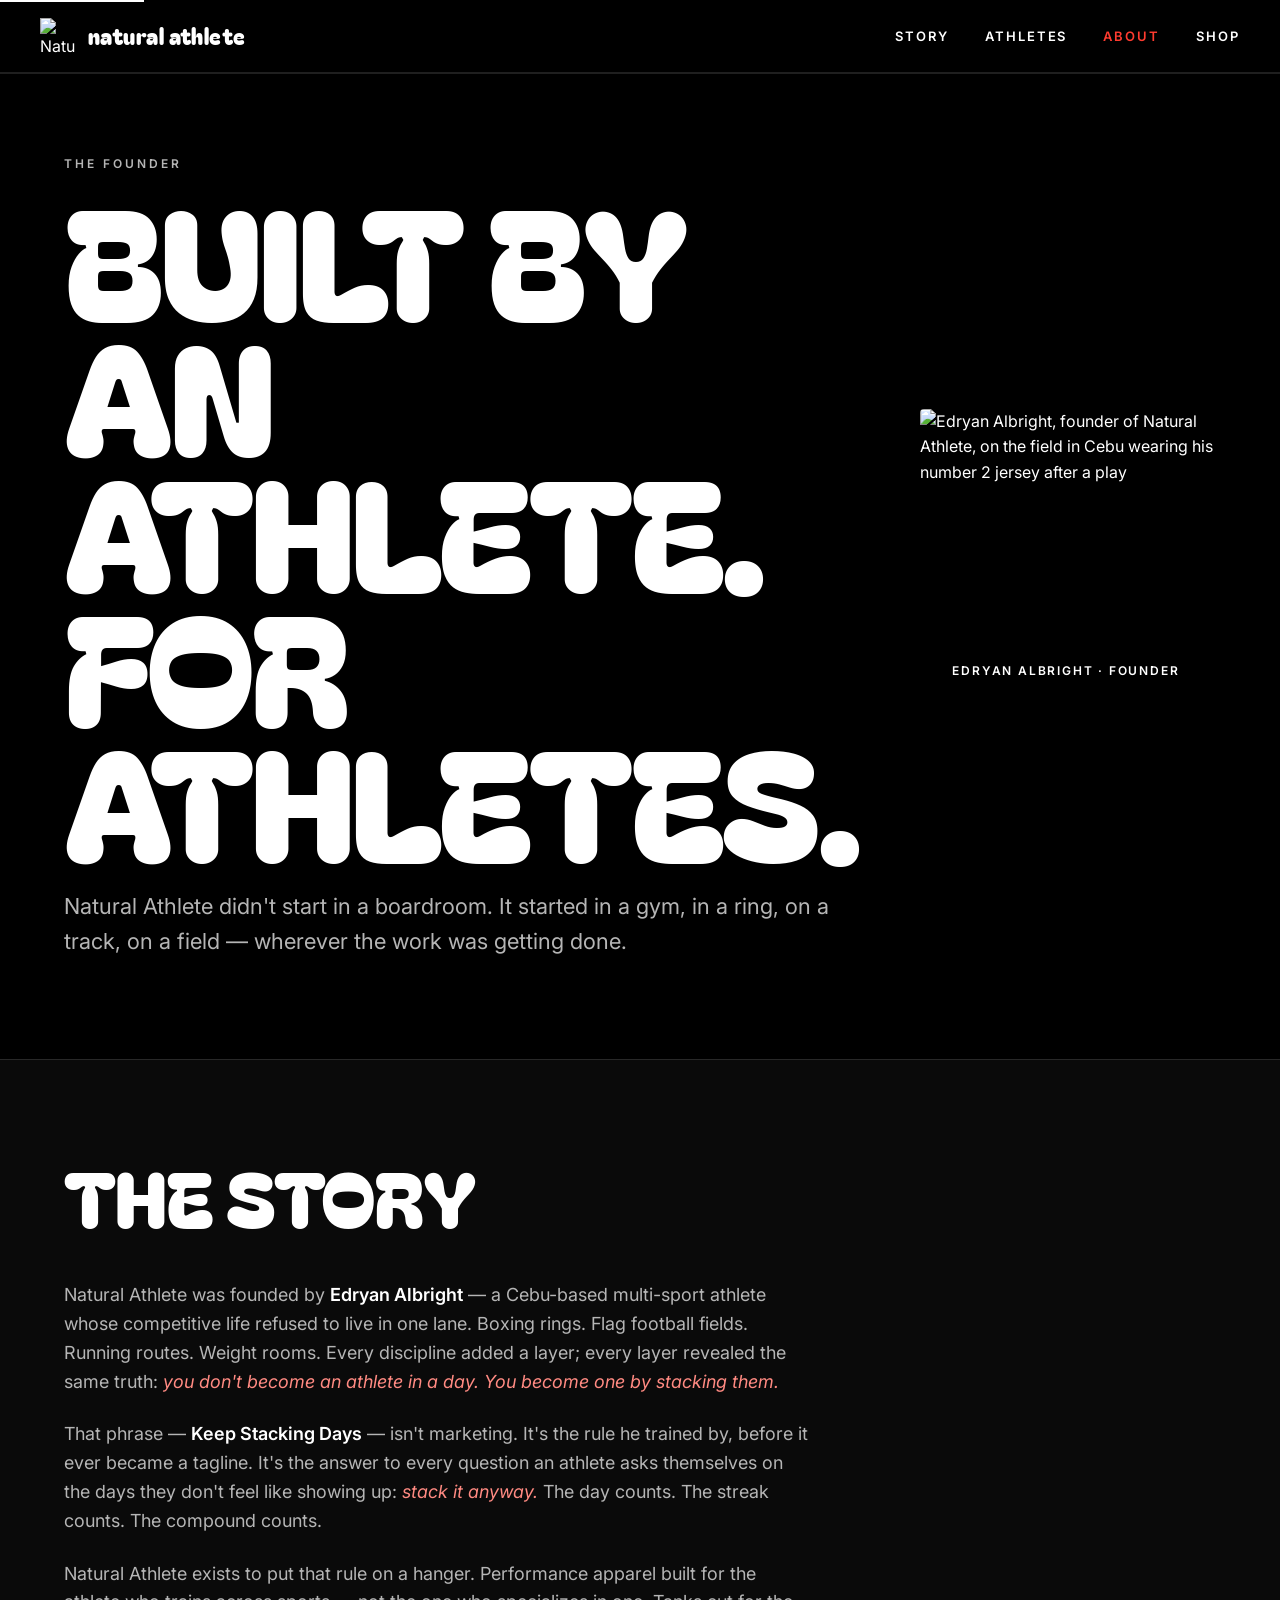
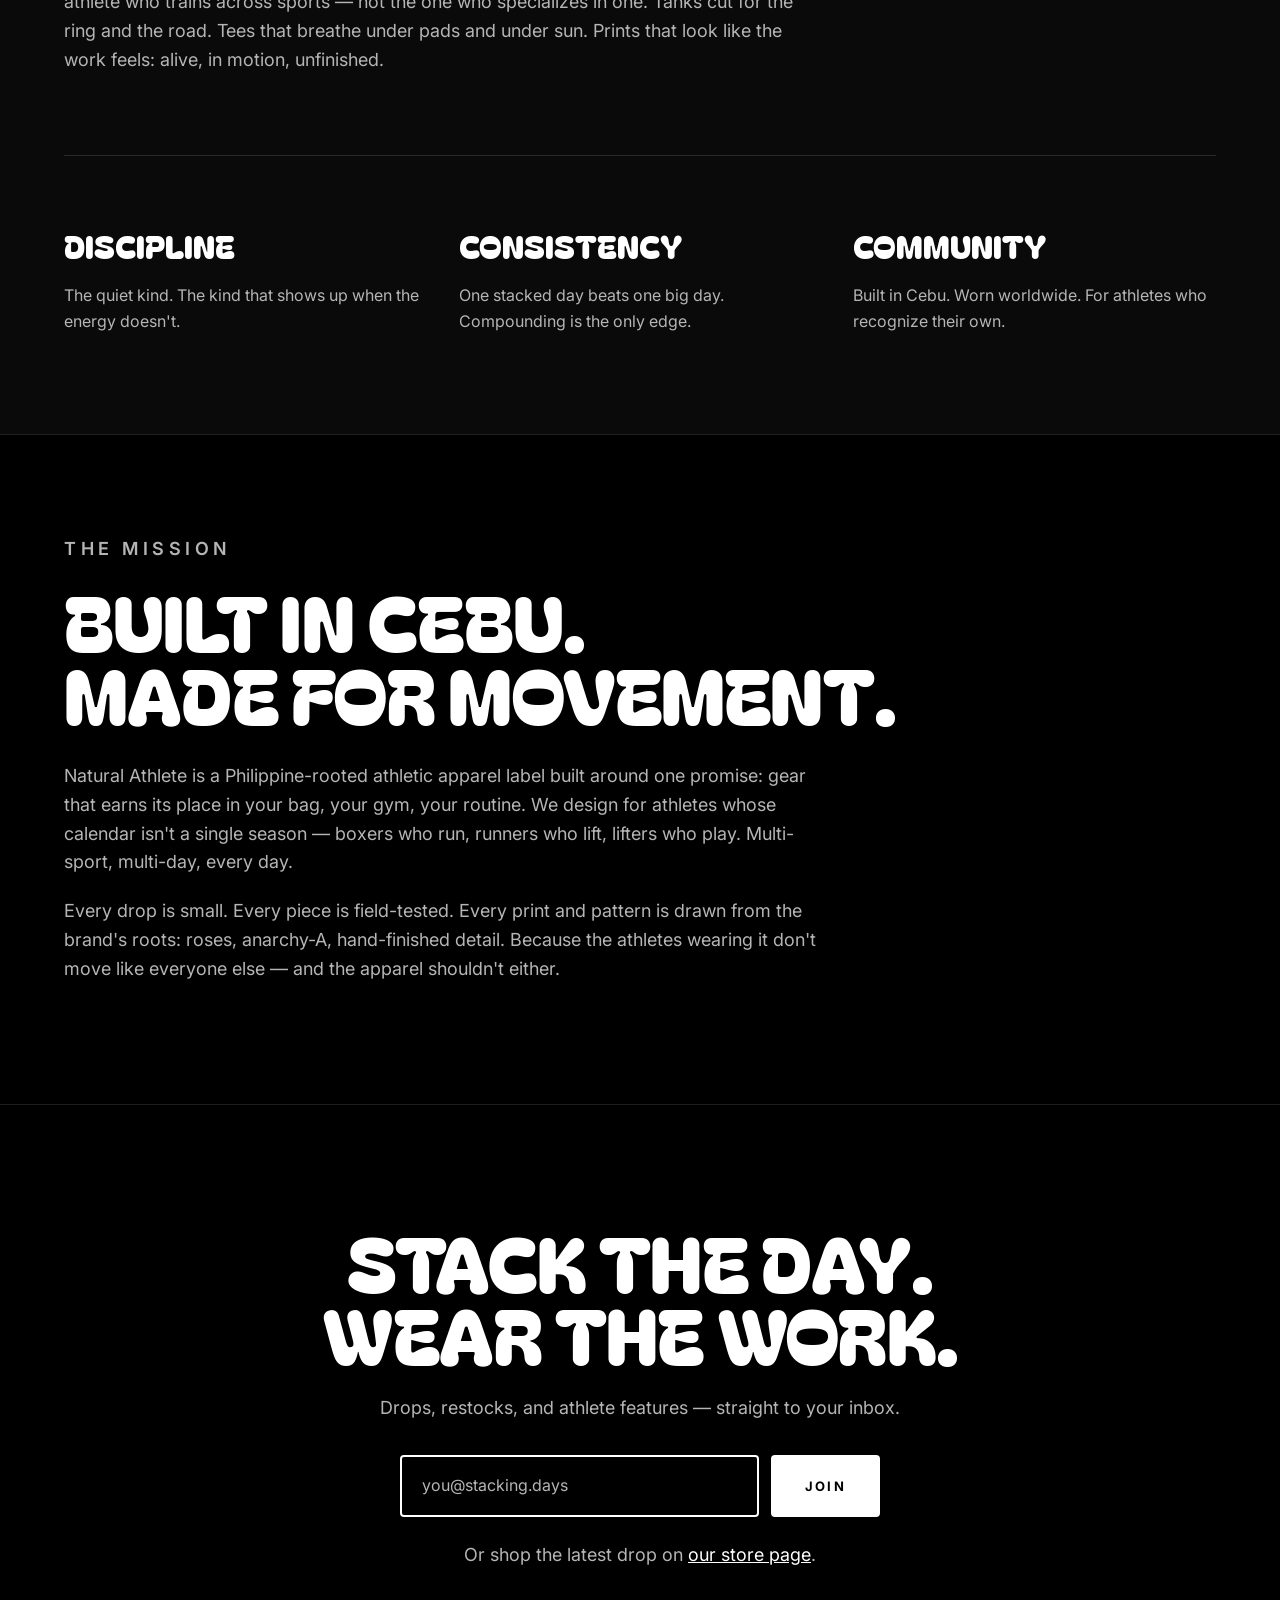
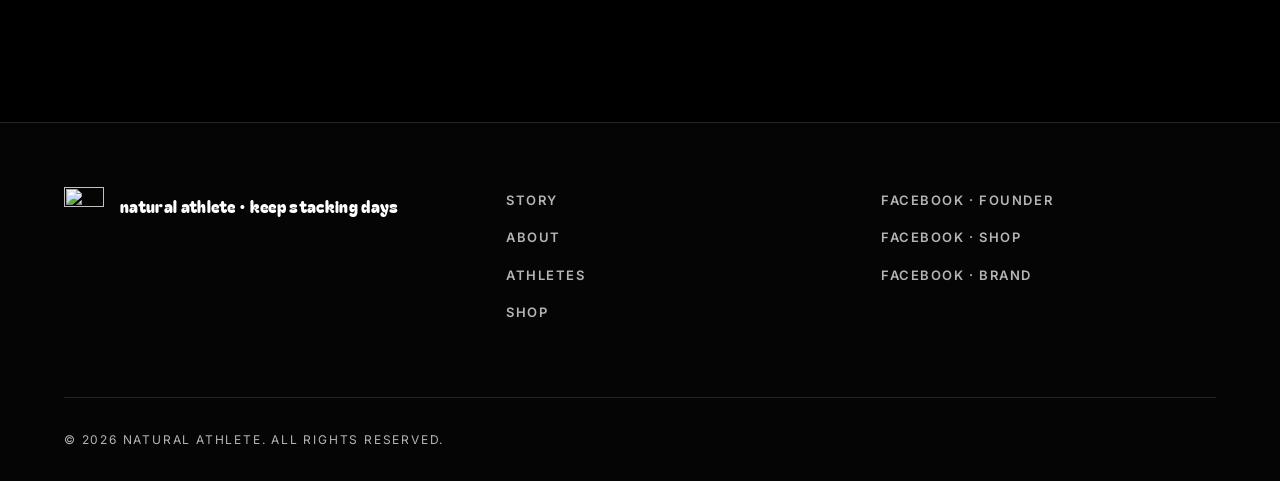
==== about.html @ 3df1a2dc "Initial Natural Athlete site — home, about, brand theme, SEO baseline - index.html: hero, brand stor" ====
<!DOCTYPE html>
<html lang="en">
<head>
  <meta charset="UTF-8" />
  <meta name="viewport" content="width=device-width, initial-scale=1.0" />
  <meta name="theme-color" content="#000000" />

  <title>About | Natural Athlete — The Story Behind Keep Stacking Days</title>
  <meta name="description" content="The story behind Natural Athlete — an athletic apparel brand built in Cebu, Philippines by a multi-sport athlete for athletes who keep stacking days. Discipline, consistency, and movement, stitched into every piece." />
  <meta name="keywords" content="natural athlete about, keep stacking days founder, athletic apparel Cebu, Philippines clothing brand, multi-sport athlete brand, Edryan Albright" />
  <link rel="canonical" href="https://naturalathlete.shop/about.html" />

  <meta property="og:type" content="profile" />
  <meta property="og:site_name" content="Natural Athlete" />
  <meta property="og:title" content="About Natural Athlete — The Story Behind Keep Stacking Days" />
  <meta property="og:description" content="An athletic apparel brand built in the Philippines by a multi-sport athlete for athletes who keep stacking days." />
  <meta property="og:image" content="assets/img/founder.jpg" />
  <meta property="og:url" content="https://naturalathlete.shop/about.html" />

  <meta name="twitter:card" content="summary_large_image" />
  <meta name="twitter:title" content="About Natural Athlete" />
  <meta name="twitter:description" content="The story behind Keep Stacking Days." />
  <meta name="twitter:image" content="assets/img/founder.jpg" />

  <link rel="icon" type="image/png" href="assets/img/logo-a.png" />
  <link rel="apple-touch-icon" href="assets/img/logo-a.png" />

  <link rel="preconnect" href="https://fonts.googleapis.com" />
  <link rel="preconnect" href="https://fonts.gstatic.com" crossorigin />
  <link href="https://fonts.googleapis.com/css2?family=Bagel+Fat+One&family=Bowlby+One+SC&family=Inter:wght@300;400;500;600;700;800&display=swap" rel="stylesheet" />

  <link rel="stylesheet" href="style.css" />

  <script type="application/ld+json">
  {
    "@context": "https://schema.org",
    "@type": "Person",
    "name": "Edryan Albright",
    "jobTitle": "Founder, Natural Athlete",
    "image": "https://naturalathlete.shop/assets/img/founder.jpg",
    "description": "Founder of Natural Athlete — a multi-sport athlete building performance apparel for athletes who keep stacking days.",
    "worksFor": {
      "@type": "Organization",
      "name": "Natural Athlete",
      "url": "https://naturalathlete.shop/"
    },
    "address": {
      "@type": "PostalAddress",
      "addressLocality": "Cebu",
      "addressCountry": "PH"
    },
    "sameAs": [
      "https://www.facebook.com/edryan.albright.5"
    ]
  }
  </script>
  <script type="application/ld+json">
  {
    "@context": "https://schema.org",
    "@type": "AboutPage",
    "url": "https://naturalathlete.shop/about.html",
    "name": "About Natural Athlete",
    "isPartOf": {
      "@type": "WebSite",
      "url": "https://naturalathlete.shop/",
      "name": "Natural Athlete"
    }
  }
  </script>
</head>
<body>

  <a class="skip-link" href="#main">Skip to content</a>

  <header>
    <nav class="nav" aria-label="Primary">
      <div class="container nav-inner">
        <a href="/" class="brand" aria-label="Natural Athlete — Home">
          <img src="assets/img/logo-a.png" alt="Natural Athlete logo" width="36" height="36" />
          <span class="brand-name">natural athlete</span>
        </a>
        <ul class="nav-links">
          <li><a href="index.html#story">Story</a></li>
          <li><a href="index.html#athletes">Athletes</a></li>
          <li><a href="about.html" aria-current="page">About</a></li>
          <li><a href="index.html#shop">Shop</a></li>
        </ul>
        <button class="nav-toggle" aria-label="Toggle menu" aria-expanded="false">
          <span></span><span></span><span></span>
        </button>
      </div>
      <div class="nav-mobile" hidden>
        <a href="index.html#story">Story</a>
        <a href="index.html#athletes">Athletes</a>
        <a href="about.html" aria-current="page">About</a>
        <a href="index.html#shop">Shop</a>
      </div>
    </nav>
  </header>

  <main id="main">

    <section class="about-hero" aria-labelledby="about-heading">
      <div class="container about-hero-inner">
        <div class="about-hero-text">
          <p class="eyebrow">The Founder</p>
          <h1 id="about-heading" class="display">Built by an<br/>athlete.<br/>For athletes.</h1>
          <p class="lede">Natural Athlete didn't start in a boardroom. It started in a gym, in a ring, on a track, on a field — wherever the work was getting done.</p>
        </div>
        <figure class="about-hero-photo">
          <img src="assets/img/founder.jpg" alt="Edryan Albright, founder of Natural Athlete, on the field in Cebu wearing his number 2 jersey after a play" width="900" height="900" loading="eager" />
          <figcaption>Edryan Albright · Founder</figcaption>
        </figure>
      </div>
    </section>

    <section class="bio" aria-labelledby="bio-heading">
      <div class="container bio-inner">
        <h2 id="bio-heading" class="display-md">The story</h2>

        <article class="bio-block">
          <p>Natural Athlete was founded by <strong>Edryan Albright</strong> — a Cebu-based multi-sport athlete whose competitive life refused to live in one lane. Boxing rings. Flag football fields. Running routes. Weight rooms. Every discipline added a layer; every layer revealed the same truth: <em>you don't become an athlete in a day. You become one by stacking them.</em></p>

          <p>That phrase — <strong>Keep Stacking Days</strong> — isn't marketing. It's the rule he trained by, before it ever became a tagline. It's the answer to every question an athlete asks themselves on the days they don't feel like showing up: <em>stack it anyway.</em> The day counts. The streak counts. The compound counts.</p>

          <p>Natural Athlete exists to put that rule on a hanger. Performance apparel built for the athlete who trains across sports — not the one who specializes in one. Tanks cut for the ring and the road. Tees that breathe under pads and under sun. Prints that look like the work feels: alive, in motion, unfinished.</p>

          <!--
            FOUNDER_BIO_PLACEHOLDER
            Add Edryan's personal bio here when ready — a 2-3 sentence paragraph covering:
            - Sports background (boxing, flag football, running, etc.)
            - Cebu / Philippines roots
            - The moment / motivation behind founding Natural Athlete
            - Year founded
            Keep it personal and SEO-friendly (mention "natural athlete", "Cebu", and at least one sport).
          -->
        </article>

        <div class="pillars" role="list">
          <div class="pillar" role="listitem">
            <h3>Discipline</h3>
            <p>The quiet kind. The kind that shows up when the energy doesn't.</p>
          </div>
          <div class="pillar" role="listitem">
            <h3>Consistency</h3>
            <p>One stacked day beats one big day. Compounding is the only edge.</p>
          </div>
          <div class="pillar" role="listitem">
            <h3>Community</h3>
            <p>Built in Cebu. Worn worldwide. For athletes who recognize their own.</p>
          </div>
        </div>
      </div>
    </section>

    <section class="origin" aria-labelledby="origin-heading">
      <div class="container origin-inner">
        <p class="eyebrow">The Mission</p>
        <h2 id="origin-heading" class="display-md">Built in Cebu.<br/>Made for movement.</h2>
        <p>Natural Athlete is a Philippine-rooted athletic apparel label built around one promise: gear that earns its place in your bag, your gym, your routine. We design for athletes whose calendar isn't a single season — boxers who run, runners who lift, lifters who play. Multi-sport, multi-day, every day.</p>
        <p>Every drop is small. Every piece is field-tested. Every print and pattern is drawn from the brand's roots: roses, anarchy-A, hand-finished detail. Because the athletes wearing it don't move like everyone else — and the apparel shouldn't either.</p>
      </div>
    </section>

    <section class="cta" aria-labelledby="about-cta-heading">
      <div class="container cta-inner">
        <h2 id="about-cta-heading" class="display-md">Stack the day.<br/>Wear the work.</h2>
        <p>Drops, restocks, and athlete features — straight to your inbox.</p>
        <form class="signup" action="#" method="post" aria-label="Email signup">
          <label for="email" class="sr-only">Email address</label>
          <input type="email" id="email" name="email" placeholder="you@stacking.days" required />
          <button type="submit" class="btn btn-primary">Join</button>
        </form>
        <p class="cta-foot">Or shop the latest drop on <a href="https://www.facebook.com/profile.php?id=61582698228003" rel="noopener" target="_blank">our store page</a>.</p>
      </div>
    </section>

  </main>

  <footer class="footer">
    <div class="container footer-inner">
      <div class="footer-brand">
        <img src="assets/img/logo-a.png" alt="" width="40" height="40" aria-hidden="true" />
        <p class="footer-tag">natural athlete · keep stacking days</p>
      </div>
      <nav aria-label="Footer">
        <ul class="footer-links">
          <li><a href="index.html#story">Story</a></li>
          <li><a href="about.html">About</a></li>
          <li><a href="index.html#athletes">Athletes</a></li>
          <li><a href="index.html#shop">Shop</a></li>
        </ul>
      </nav>
      <ul class="socials" aria-label="Social media">
        <li><a href="https://www.facebook.com/edryan.albright.5" rel="noopener" target="_blank">Facebook · Founder</a></li>
        <li><a href="https://www.facebook.com/profile.php?id=61582698228003" rel="noopener" target="_blank">Facebook · Shop</a></li>
        <li><a href="https://www.facebook.com/profile.php?id=100083360957847" rel="noopener" target="_blank">Facebook · Brand</a></li>
      </ul>
      <p class="copy">© <span id="year">2026</span> Natural Athlete. All rights reserved.</p>
    </div>
  </footer>

  <script src="script.js" defer></script>
</body>
</html>
---- style.css ----
/* ============================================================
   Natural Athlete — Keep Stacking Days
   Theme: pure black + white, single accent (rose red)
   Fonts: Bagel Fat One (display) · Inter (body)
============================================================ */

:root {
  --bg: #000000;
  --fg: #ffffff;
  --muted: #b5b5b5;
  --line: rgba(255, 255, 255, 0.12);
  --accent: #ff3b2f;
  --accent-soft: #ff8a82;
  --max: 1200px;
  --radius: 4px;
  --font-display: "Bagel Fat One", "Bowlby One SC", "Impact", system-ui, sans-serif;
  --font-body: "Inter", -apple-system, BlinkMacSystemFont, "Segoe UI", Roboto, sans-serif;
}

* { box-sizing: border-box; margin: 0; padding: 0; }

html { scroll-behavior: smooth; -webkit-text-size-adjust: 100%; }

body {
  font-family: var(--font-body);
  background: var(--bg);
  color: var(--fg);
  line-height: 1.6;
  font-weight: 400;
  overflow-x: hidden;
  -webkit-font-smoothing: antialiased;
  -moz-osx-font-smoothing: grayscale;
}

img { max-width: 100%; height: auto; display: block; }

a { color: var(--fg); text-decoration: none; transition: color .2s ease, opacity .2s ease; }
a:hover { color: var(--accent); }

button { font: inherit; background: none; border: none; color: inherit; cursor: pointer; }

.container { max-width: var(--max); margin: 0 auto; padding: 0 24px; }

.sr-only {
  position: absolute; width: 1px; height: 1px; padding: 0; margin: -1px;
  overflow: hidden; clip: rect(0, 0, 0, 0); white-space: nowrap; border: 0;
}

.skip-link {
  position: absolute; top: -40px; left: 0; background: var(--fg); color: var(--bg);
  padding: 8px 16px; z-index: 1000; transition: top .2s;
}
.skip-link:focus { top: 0; }

.eyebrow {
  font-size: 12px; font-weight: 600; letter-spacing: 0.25em;
  text-transform: uppercase; color: var(--muted); margin-bottom: 16px;
}

.display {
  font-family: var(--font-display);
  font-weight: 400;
  font-size: clamp(56px, 12vw, 160px);
  line-height: 0.88;
  letter-spacing: -0.02em;
  text-transform: uppercase;
}

.display-md {
  font-family: var(--font-display);
  font-weight: 400;
  font-size: clamp(40px, 6vw, 80px);
  line-height: 0.95;
  letter-spacing: -0.01em;
  text-transform: uppercase;
}

.lede { font-size: clamp(18px, 2vw, 22px); color: var(--muted); max-width: 60ch; }

/* ============================================================
   NAV
============================================================ */
header { position: sticky; top: 0; z-index: 50; background: rgba(0,0,0,0.85); backdrop-filter: blur(12px); border-bottom: 1px solid var(--line); }
.nav-inner { display: flex; align-items: center; justify-content: space-between; padding: 18px 0; }

.brand { display: flex; align-items: center; gap: 12px; }
.brand img { width: 36px; height: 36px; }
.brand-name {
  font-family: var(--font-display);
  font-size: 22px; letter-spacing: 0.02em;
  text-transform: lowercase;
}

.nav-links { list-style: none; display: flex; gap: 36px; }
.nav-links a {
  font-size: 13px; font-weight: 600; letter-spacing: 0.15em;
  text-transform: uppercase; color: var(--fg);
}
.nav-links a[aria-current="page"] { color: var(--accent); }

.nav-toggle { display: none; flex-direction: column; gap: 5px; padding: 8px; }
.nav-toggle span { width: 24px; height: 2px; background: var(--fg); transition: transform .25s, opacity .2s; }
.nav-toggle[aria-expanded="true"] span:nth-child(1) { transform: translateY(7px) rotate(45deg); }
.nav-toggle[aria-expanded="true"] span:nth-child(2) { opacity: 0; }
.nav-toggle[aria-expanded="true"] span:nth-child(3) { transform: translateY(-7px) rotate(-45deg); }

.nav-mobile { display: none; flex-direction: column; gap: 8px; padding: 16px 24px 24px; border-top: 1px solid var(--line); }
.nav-mobile a { font-size: 16px; font-weight: 600; letter-spacing: 0.1em; text-transform: uppercase; padding: 12px 0; border-bottom: 1px solid var(--line); }
.nav-mobile.open { display: flex; }

/* ============================================================
   HERO
============================================================ */
.hero { position: relative; min-height: 92vh; display: flex; align-items: center; overflow: hidden; }
.hero-bg { position: absolute; inset: 0; z-index: 0; }
.hero-bg img { width: 100%; height: 100%; object-fit: cover; opacity: 0.55; filter: grayscale(0.15) contrast(1.05); }
.hero::after {
  content: ""; position: absolute; inset: 0; z-index: 1;
  background: linear-gradient(180deg, rgba(0,0,0,0.35) 0%, rgba(0,0,0,0.55) 50%, rgba(0,0,0,0.9) 100%);
}
.hero-inner { position: relative; z-index: 2; padding: 120px 24px; }
.hero h1 { margin: 8px 0 24px; }
.hero-sub { font-size: clamp(16px, 1.6vw, 20px); max-width: 36ch; color: var(--muted); margin-bottom: 36px; }
.hero-cta { display: flex; gap: 16px; flex-wrap: wrap; }

/* ============================================================
   BUTTONS
============================================================ */
.btn {
  display: inline-block; padding: 16px 32px;
  font-size: 13px; font-weight: 700; letter-spacing: 0.18em;
  text-transform: uppercase; border-radius: var(--radius);
  transition: transform .15s, background .2s, color .2s, border-color .2s;
  cursor: pointer; border: 2px solid transparent;
}
.btn:hover { transform: translateY(-1px); }
.btn-primary { background: var(--fg); color: var(--bg); }
.btn-primary:hover { background: var(--accent); color: var(--bg); }
.btn-ghost { background: transparent; color: var(--fg); border-color: var(--fg); }
.btn-ghost:hover { background: var(--fg); color: var(--bg); }

/* ============================================================
   STORY
============================================================ */
.story { padding: 120px 0; border-top: 1px solid var(--line); }
.story h2 { margin-bottom: 60px; max-width: 18ch; }
.story-grid { display: grid; grid-template-columns: repeat(3, 1fr); gap: 40px; }
.story-grid p { font-size: 17px; color: var(--muted); }
.story-grid p strong { color: var(--fg); font-weight: 600; }

/* ============================================================
   ATHLETES
============================================================ */
.athletes { padding: 120px 0; border-top: 1px solid var(--line); background: #0a0a0a; }
.athletes h2 { margin: 8px 0 24px; }
.athletes-lede { color: var(--muted); max-width: 60ch; margin-bottom: 64px; font-size: 18px; }

.showcase { display: grid; grid-template-columns: repeat(3, 1fr); gap: 32px; }
.card { background: #000; border: 1px solid var(--line); border-radius: var(--radius); overflow: hidden; transition: transform .3s, border-color .3s; }
.card:hover { transform: translateY(-4px); border-color: var(--accent); }
.card-img { aspect-ratio: 4 / 5; overflow: hidden; }
.card-img img { width: 100%; height: 100%; object-fit: cover; transition: transform .6s ease; }
.card:hover .card-img img { transform: scale(1.05); }
.card-meta { padding: 24px 28px 32px; }
.tag {
  display: inline-block; padding: 4px 12px;
  font-size: 11px; font-weight: 700; letter-spacing: 0.2em;
  text-transform: uppercase; color: var(--accent);
  border: 1px solid var(--accent); border-radius: 100px; margin-bottom: 16px;
}
.card-meta h3 {
  font-family: var(--font-display);
  font-weight: 400; font-size: 28px;
  text-transform: uppercase; margin-bottom: 8px;
}
.card-meta p { color: var(--muted); font-size: 15px; }

/* ============================================================
   ABOUT PAGE
============================================================ */
.about-hero { padding: 80px 0 100px; border-top: 1px solid var(--line); }
.about-hero-inner { display: grid; grid-template-columns: 1.1fr 1fr; gap: 60px; align-items: center; }
.about-hero h1 { margin: 8px 0 24px; }
.about-hero-photo { position: relative; }
.about-hero-photo img { width: 100%; aspect-ratio: 1 / 1; object-fit: cover; border-radius: var(--radius); filter: contrast(1.05); }
.about-hero-photo figcaption {
  position: absolute; bottom: 16px; left: 16px;
  background: rgba(0,0,0,0.85); padding: 8px 16px;
  font-size: 12px; letter-spacing: 0.15em; text-transform: uppercase; font-weight: 600;
}

.bio { padding: 100px 0; border-top: 1px solid var(--line); background: #0a0a0a; }
.bio h2 { margin-bottom: 48px; }
.bio-block p { font-size: 18px; color: var(--muted); margin-bottom: 24px; max-width: 68ch; }
.bio-block p strong { color: var(--fg); font-weight: 600; }
.bio-block p em { font-style: italic; color: var(--accent-soft); }

.pillars { display: grid; grid-template-columns: repeat(3, 1fr); gap: 32px; margin-top: 80px; padding-top: 64px; border-top: 1px solid var(--line); }
.pillar h3 {
  font-family: var(--font-display); font-weight: 400;
  font-size: 32px; text-transform: uppercase; margin-bottom: 12px;
}
.pillar p { color: var(--muted); font-size: 16px; }

.origin { padding: 100px 0; border-top: 1px solid var(--line); }
.origin h2 { margin: 8px 0 32px; }
.origin p { font-size: 18px; color: var(--muted); margin-bottom: 20px; max-width: 70ch; }

/* ============================================================
   CTA
============================================================ */
.cta { padding: 120px 0; border-top: 1px solid var(--line); background: var(--bg); text-align: center; }
.cta-inner { max-width: 720px; margin: 0 auto; }
.cta h2 { margin-bottom: 24px; }
.cta > .container > .cta-inner > p,
.cta-inner > p { color: var(--muted); font-size: 18px; margin-bottom: 32px; }
.signup { display: flex; gap: 12px; max-width: 480px; margin: 0 auto 24px; flex-wrap: wrap; }
.signup input {
  flex: 1; min-width: 240px; padding: 16px 20px;
  background: transparent; color: var(--fg);
  border: 2px solid var(--fg); border-radius: var(--radius);
  font: inherit; font-size: 16px;
}
.signup input::placeholder { color: var(--muted); }
.signup input:focus { outline: none; border-color: var(--accent); }
.cta-foot { font-size: 14px; color: var(--muted); }
.cta-foot a { text-decoration: underline; }

/* ============================================================
   FOOTER
============================================================ */
.footer { padding: 64px 0 32px; border-top: 1px solid var(--line); background: #050505; }
.footer-inner { display: grid; grid-template-columns: 1.2fr 1fr 1fr; gap: 40px; align-items: start; }
.footer-brand { display: flex; align-items: center; gap: 16px; }
.footer-tag {
  font-family: var(--font-display); font-size: 16px;
  text-transform: lowercase; letter-spacing: 0.02em;
}
.footer-links, .socials { list-style: none; display: flex; flex-direction: column; gap: 12px; }
.footer-links a, .socials a {
  font-size: 13px; font-weight: 600; letter-spacing: 0.12em;
  text-transform: uppercase; color: var(--muted);
}
.footer-links a:hover, .socials a:hover { color: var(--accent); }
.copy {
  grid-column: 1 / -1; padding-top: 32px; margin-top: 32px;
  border-top: 1px solid var(--line);
  font-size: 12px; letter-spacing: 0.15em; text-transform: uppercase; color: var(--muted);
}

/* ============================================================
   RESPONSIVE
============================================================ */
@media (max-width: 900px) {
  .nav-links { display: none; }
  .nav-toggle { display: flex; }

  .story-grid { grid-template-columns: 1fr; gap: 24px; }
  .showcase { grid-template-columns: 1fr; gap: 24px; }

  .about-hero-inner { grid-template-columns: 1fr; gap: 40px; }
  .about-hero-photo { order: -1; max-width: 480px; margin: 0 auto; }
  .pillars { grid-template-columns: 1fr; gap: 24px; }

  .footer-inner { grid-template-columns: 1fr; gap: 32px; }
}

@media (max-width: 600px) {
  .hero-inner { padding: 80px 24px; }
  .story, .athletes, .bio, .origin, .cta { padding: 80px 0; }
  .signup { flex-direction: column; }
  .signup input { min-width: 0; }
  .btn { padding: 14px 24px; }
}

/* ============================================================
   MOTION
============================================================ */
@media (prefers-reduced-motion: reduce) {
  *, *::before, *::after { animation-duration: 0.01ms !important; transition-duration: 0.01ms !important; }
  html { scroll-behavior: auto; }
}
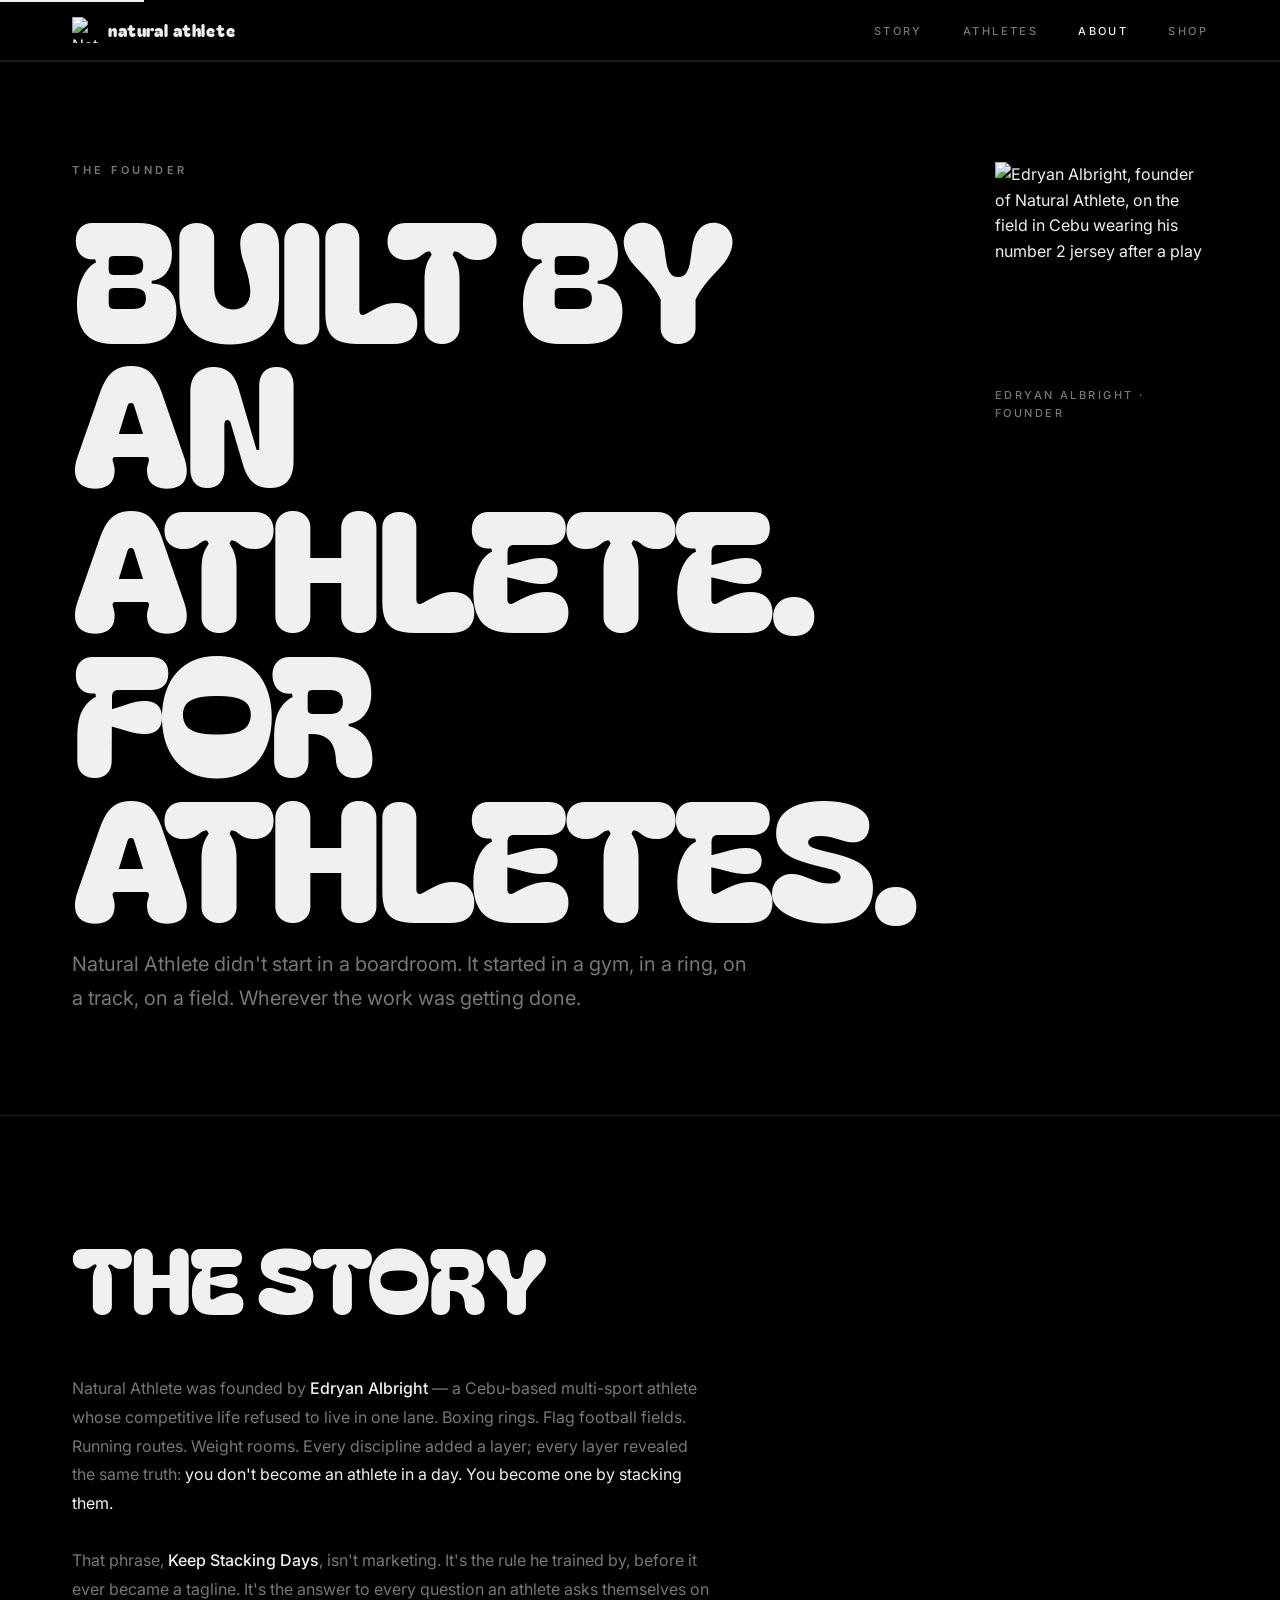
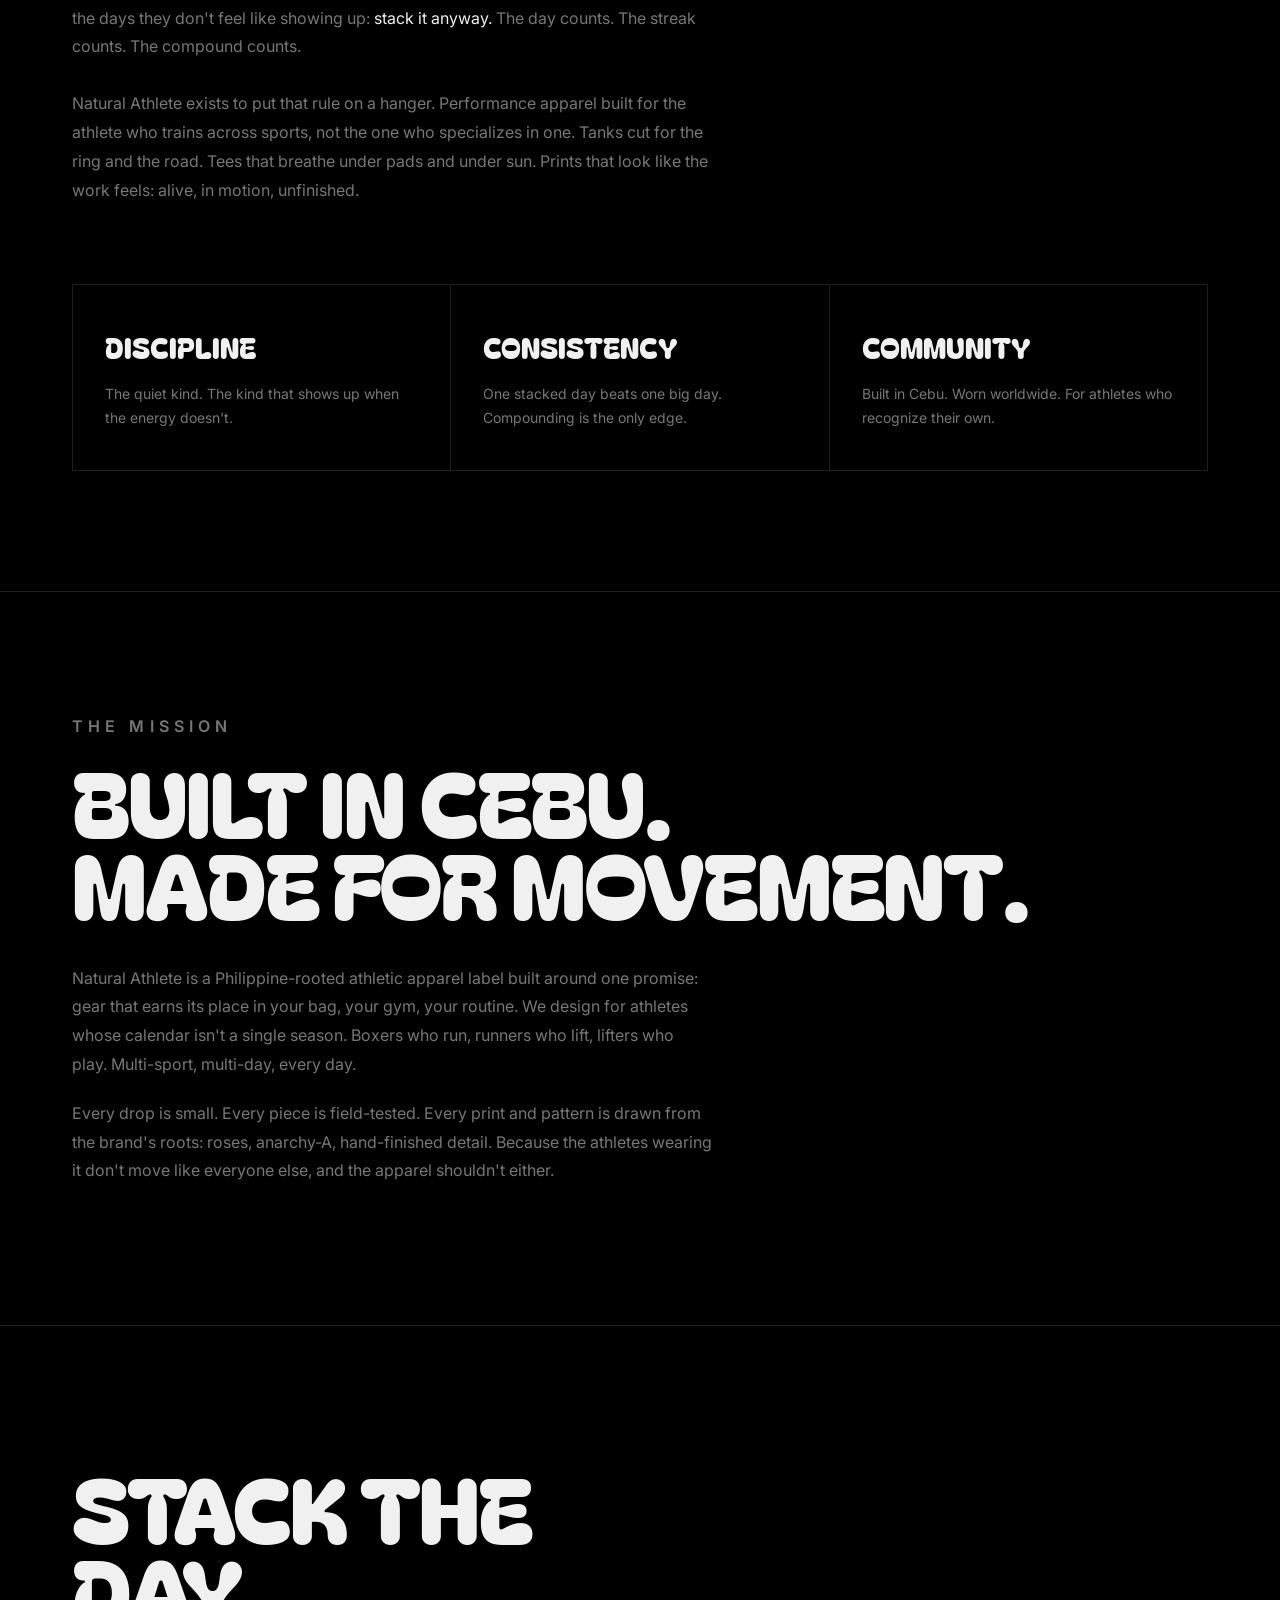
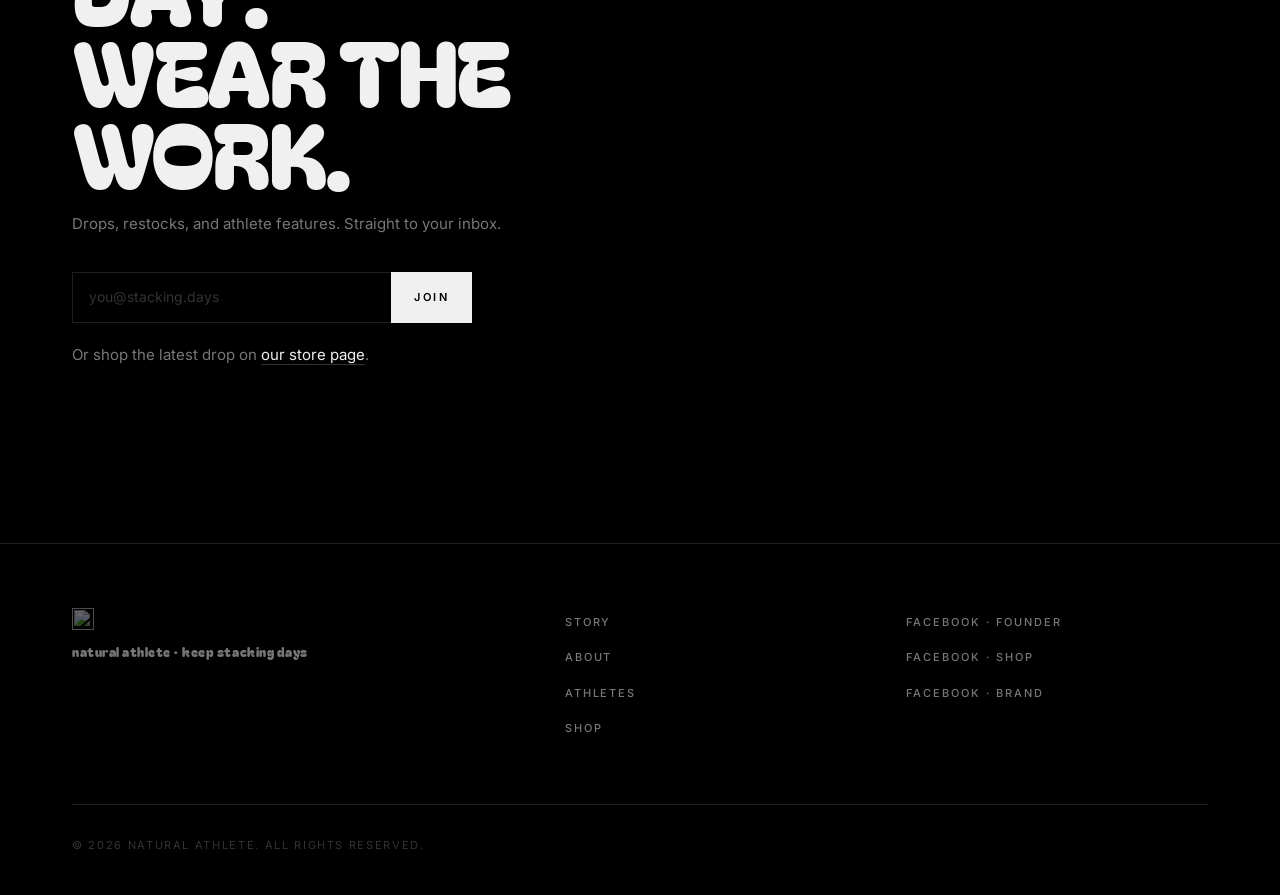
==== commit 2b2f8087: "Redesign: editorial layout, fix bugs, remove em dashes, noreferrer Complete CSS overhaul with cleane" ====
--- a/about.html
+++ b/about.html
@@ -5,14 +5,14 @@
   <meta name="viewport" content="width=device-width, initial-scale=1.0" />
   <meta name="theme-color" content="#000000" />
 
-  <title>About | Natural Athlete — The Story Behind Keep Stacking Days</title>
+  <title>About | Natural Athlete · The Story Behind Keep Stacking Days</title>
   <meta name="description" content="The story behind Natural Athlete — an athletic apparel brand built in Cebu, Philippines by a multi-sport athlete for athletes who keep stacking days. Discipline, consistency, and movement, stitched into every piece." />
   <meta name="keywords" content="natural athlete about, keep stacking days founder, athletic apparel Cebu, Philippines clothing brand, multi-sport athlete brand, Edryan Albright" />
   <link rel="canonical" href="https://naturalathlete.shop/about.html" />
 
   <meta property="og:type" content="profile" />
   <meta property="og:site_name" content="Natural Athlete" />
-  <meta property="og:title" content="About Natural Athlete — The Story Behind Keep Stacking Days" />
+  <meta property="og:title" content="About Natural Athlete · The Story Behind Keep Stacking Days" />
   <meta property="og:description" content="An athletic apparel brand built in the Philippines by a multi-sport athlete for athletes who keep stacking days." />
   <meta property="og:image" content="assets/img/founder.jpg" />
   <meta property="og:url" content="https://naturalathlete.shop/about.html" />
@@ -75,7 +75,7 @@
   <header>
     <nav class="nav" aria-label="Primary">
       <div class="container nav-inner">
-        <a href="/" class="brand" aria-label="Natural Athlete — Home">
+        <a href="/" class="brand" aria-label="Natural Athlete Home">
           <img src="assets/img/logo-a.png" alt="Natural Athlete logo" width="36" height="36" />
           <span class="brand-name">natural athlete</span>
         </a>
@@ -83,7 +83,7 @@
           <li><a href="index.html#story">Story</a></li>
           <li><a href="index.html#athletes">Athletes</a></li>
           <li><a href="about.html" aria-current="page">About</a></li>
-          <li><a href="index.html#shop">Shop</a></li>
+          <li><a href="shop.html">Shop</a></li>
         </ul>
         <button class="nav-toggle" aria-label="Toggle menu" aria-expanded="false">
           <span></span><span></span><span></span>
@@ -93,7 +93,7 @@
         <a href="index.html#story">Story</a>
         <a href="index.html#athletes">Athletes</a>
         <a href="about.html" aria-current="page">About</a>
-        <a href="index.html#shop">Shop</a>
+        <a href="shop.html">Shop</a>
       </div>
     </nav>
   </header>
@@ -105,7 +105,7 @@
         <div class="about-hero-text">
           <p class="eyebrow">The Founder</p>
           <h1 id="about-heading" class="display">Built by an<br/>athlete.<br/>For athletes.</h1>
-          <p class="lede">Natural Athlete didn't start in a boardroom. It started in a gym, in a ring, on a track, on a field — wherever the work was getting done.</p>
+          <p class="lede">Natural Athlete didn't start in a boardroom. It started in a gym, in a ring, on a track, on a field. Wherever the work was getting done.</p>
         </div>
         <figure class="about-hero-photo">
           <img src="assets/img/founder.jpg" alt="Edryan Albright, founder of Natural Athlete, on the field in Cebu wearing his number 2 jersey after a play" width="900" height="900" loading="eager" />
@@ -121,9 +121,9 @@
         <article class="bio-block">
           <p>Natural Athlete was founded by <strong>Edryan Albright</strong> — a Cebu-based multi-sport athlete whose competitive life refused to live in one lane. Boxing rings. Flag football fields. Running routes. Weight rooms. Every discipline added a layer; every layer revealed the same truth: <em>you don't become an athlete in a day. You become one by stacking them.</em></p>
 
-          <p>That phrase — <strong>Keep Stacking Days</strong> — isn't marketing. It's the rule he trained by, before it ever became a tagline. It's the answer to every question an athlete asks themselves on the days they don't feel like showing up: <em>stack it anyway.</em> The day counts. The streak counts. The compound counts.</p>
-
-          <p>Natural Athlete exists to put that rule on a hanger. Performance apparel built for the athlete who trains across sports — not the one who specializes in one. Tanks cut for the ring and the road. Tees that breathe under pads and under sun. Prints that look like the work feels: alive, in motion, unfinished.</p>
+          <p>That phrase, <strong>Keep Stacking Days</strong>, isn't marketing. It's the rule he trained by, before it ever became a tagline. It's the answer to every question an athlete asks themselves on the days they don't feel like showing up: <em>stack it anyway.</em> The day counts. The streak counts. The compound counts.</p>
+
+          <p>Natural Athlete exists to put that rule on a hanger. Performance apparel built for the athlete who trains across sports, not the one who specializes in one. Tanks cut for the ring and the road. Tees that breathe under pads and under sun. Prints that look like the work feels: alive, in motion, unfinished.</p>
 
           <!--
             FOUNDER_BIO_PLACEHOLDER
@@ -157,21 +157,23 @@
       <div class="container origin-inner">
         <p class="eyebrow">The Mission</p>
         <h2 id="origin-heading" class="display-md">Built in Cebu.<br/>Made for movement.</h2>
-        <p>Natural Athlete is a Philippine-rooted athletic apparel label built around one promise: gear that earns its place in your bag, your gym, your routine. We design for athletes whose calendar isn't a single season — boxers who run, runners who lift, lifters who play. Multi-sport, multi-day, every day.</p>
-        <p>Every drop is small. Every piece is field-tested. Every print and pattern is drawn from the brand's roots: roses, anarchy-A, hand-finished detail. Because the athletes wearing it don't move like everyone else — and the apparel shouldn't either.</p>
+        <p>Natural Athlete is a Philippine-rooted athletic apparel label built around one promise: gear that earns its place in your bag, your gym, your routine. We design for athletes whose calendar isn't a single season. Boxers who run, runners who lift, lifters who play. Multi-sport, multi-day, every day.</p>
+        <p>Every drop is small. Every piece is field-tested. Every print and pattern is drawn from the brand's roots: roses, anarchy-A, hand-finished detail. Because the athletes wearing it don't move like everyone else, and the apparel shouldn't either.</p>
       </div>
     </section>
 
     <section class="cta" aria-labelledby="about-cta-heading">
-      <div class="container cta-inner">
-        <h2 id="about-cta-heading" class="display-md">Stack the day.<br/>Wear the work.</h2>
-        <p>Drops, restocks, and athlete features — straight to your inbox.</p>
-        <form class="signup" action="#" method="post" aria-label="Email signup">
-          <label for="email" class="sr-only">Email address</label>
-          <input type="email" id="email" name="email" placeholder="you@stacking.days" required />
-          <button type="submit" class="btn btn-primary">Join</button>
-        </form>
-        <p class="cta-foot">Or shop the latest drop on <a href="https://www.facebook.com/profile.php?id=61582698228003" rel="noopener" target="_blank">our store page</a>.</p>
+      <div class="container">
+        <div class="cta-inner">
+          <h2 id="about-cta-heading" class="display-md">Stack the day.<br/>Wear the work.</h2>
+          <p>Drops, restocks, and athlete features. Straight to your inbox.</p>
+          <form class="signup" action="#" method="post" aria-label="Email signup">
+            <label for="email-about" class="sr-only">Email address</label>
+            <input type="email" id="email-about" name="email" placeholder="you@stacking.days" required />
+            <button type="submit" class="btn btn-primary">Join</button>
+          </form>
+          <p class="cta-foot">Or shop the latest drop on <a href="https://www.facebook.com/profile.php?id=61582698228003" rel="noopener noreferrer" target="_blank">our store page</a>.</p>
+        </div>
       </div>
     </section>
 
@@ -188,13 +190,13 @@
           <li><a href="index.html#story">Story</a></li>
           <li><a href="about.html">About</a></li>
           <li><a href="index.html#athletes">Athletes</a></li>
-          <li><a href="index.html#shop">Shop</a></li>
+          <li><a href="shop.html">Shop</a></li>
         </ul>
       </nav>
       <ul class="socials" aria-label="Social media">
-        <li><a href="https://www.facebook.com/edryan.albright.5" rel="noopener" target="_blank">Facebook · Founder</a></li>
-        <li><a href="https://www.facebook.com/profile.php?id=61582698228003" rel="noopener" target="_blank">Facebook · Shop</a></li>
-        <li><a href="https://www.facebook.com/profile.php?id=100083360957847" rel="noopener" target="_blank">Facebook · Brand</a></li>
+        <li><a href="https://www.facebook.com/edryan.albright.5" rel="noopener noreferrer" target="_blank">Facebook · Founder</a></li>
+        <li><a href="https://www.facebook.com/profile.php?id=61582698228003" rel="noopener noreferrer" target="_blank">Facebook · Shop</a></li>
+        <li><a href="https://www.facebook.com/profile.php?id=100083360957847" rel="noopener noreferrer" target="_blank">Facebook · Brand</a></li>
       </ul>
       <p class="copy">© <span id="year">2026</span> Natural Athlete. All rights reserved.</p>
     </div>
--- a/style.css
+++ b/style.css
@@ -1,282 +1,440 @@
 /* ============================================================
-   Natural Athlete — Keep Stacking Days
-   Theme: pure black + white, single accent (rose red)
-   Fonts: Bagel Fat One (display) · Inter (body)
+   Natural Athlete · Keep Stacking Days
+   Design: editorial, minimal, precise
 ============================================================ */
 
 :root {
-  --bg: #000000;
-  --fg: #ffffff;
-  --muted: #b5b5b5;
-  --line: rgba(255, 255, 255, 0.12);
-  --accent: #ff3b2f;
-  --accent-soft: #ff8a82;
-  --max: 1200px;
-  --radius: 4px;
+  --bg:      #000;
+  --surface: #0b0b0b;
+  --fg:      #f0f0f0;
+  --muted:   #777;
+  --faint:   #333;
+  --line:    #1e1e1e;
+  --accent:  #ff3b2f;
+  --max:     1200px;
+  --nav-h:   60px;
+  --ease:    cubic-bezier(0.16, 1, 0.3, 1);
   --font-display: "Bagel Fat One", "Bowlby One SC", "Impact", system-ui, sans-serif;
-  --font-body: "Inter", -apple-system, BlinkMacSystemFont, "Segoe UI", Roboto, sans-serif;
-}
-
-* { box-sizing: border-box; margin: 0; padding: 0; }
-
+  --font-body:    "Inter", -apple-system, BlinkMacSystemFont, "Segoe UI", Roboto, sans-serif;
+}
+
+/* ── Reset ──────────────────────────────────────────────── */
+*, *::before, *::after { box-sizing: border-box; margin: 0; padding: 0; }
 html { scroll-behavior: smooth; -webkit-text-size-adjust: 100%; }
-
 body {
   font-family: var(--font-body);
   background: var(--bg);
   color: var(--fg);
   line-height: 1.6;
-  font-weight: 400;
   overflow-x: hidden;
   -webkit-font-smoothing: antialiased;
   -moz-osx-font-smoothing: grayscale;
 }
-
 img { max-width: 100%; height: auto; display: block; }
-
-a { color: var(--fg); text-decoration: none; transition: color .2s ease, opacity .2s ease; }
-a:hover { color: var(--accent); }
-
+a { color: inherit; text-decoration: none; }
 button { font: inherit; background: none; border: none; color: inherit; cursor: pointer; }
 
-.container { max-width: var(--max); margin: 0 auto; padding: 0 24px; }
-
+/* ── Layout ─────────────────────────────────────────────── */
+.container { max-width: var(--max); margin: 0 auto; padding: 0 32px; }
+
+/* ── Utilities ──────────────────────────────────────────── */
 .sr-only {
-  position: absolute; width: 1px; height: 1px; padding: 0; margin: -1px;
-  overflow: hidden; clip: rect(0, 0, 0, 0); white-space: nowrap; border: 0;
-}
-
+  position: absolute; width: 1px; height: 1px;
+  padding: 0; margin: -1px; overflow: hidden;
+  clip: rect(0,0,0,0); white-space: nowrap; border: 0;
+}
 .skip-link {
-  position: absolute; top: -40px; left: 0; background: var(--fg); color: var(--bg);
+  position: absolute; top: -40px; left: 0;
+  background: var(--fg); color: var(--bg);
   padding: 8px 16px; z-index: 1000; transition: top .2s;
 }
 .skip-link:focus { top: 0; }
 
+/* ── Scroll reveal (class-based — no inline style conflict) */
+.reveal {
+  opacity: 0;
+  transform: translateY(18px);
+  transition: opacity .7s var(--ease), transform .7s var(--ease);
+}
+.reveal.is-visible { opacity: 1; transform: none; }
+
+/* ── Typography ─────────────────────────────────────────── */
 .eyebrow {
-  font-size: 12px; font-weight: 600; letter-spacing: 0.25em;
-  text-transform: uppercase; color: var(--muted); margin-bottom: 16px;
+  font-size: 11px;
+  font-weight: 600;
+  letter-spacing: 0.32em;
+  text-transform: uppercase;
+  color: var(--muted);
+  margin-bottom: 20px;
 }
 
 .display {
   font-family: var(--font-display);
   font-weight: 400;
-  font-size: clamp(56px, 12vw, 160px);
-  line-height: 0.88;
-  letter-spacing: -0.02em;
+  font-size: clamp(64px, 13vw, 184px);
+  line-height: 0.87;
+  letter-spacing: -0.03em;
   text-transform: uppercase;
 }
 
 .display-md {
   font-family: var(--font-display);
   font-weight: 400;
-  font-size: clamp(40px, 6vw, 80px);
-  line-height: 0.95;
-  letter-spacing: -0.01em;
+  font-size: clamp(44px, 7vw, 100px);
+  line-height: 0.91;
+  letter-spacing: -0.02em;
   text-transform: uppercase;
 }
 
-.lede { font-size: clamp(18px, 2vw, 22px); color: var(--muted); max-width: 60ch; }
-
-/* ============================================================
-   NAV
-============================================================ */
-header { position: sticky; top: 0; z-index: 50; background: rgba(0,0,0,0.85); backdrop-filter: blur(12px); border-bottom: 1px solid var(--line); }
-.nav-inner { display: flex; align-items: center; justify-content: space-between; padding: 18px 0; }
-
-.brand { display: flex; align-items: center; gap: 12px; }
-.brand img { width: 36px; height: 36px; }
+.lede {
+  font-size: clamp(16px, 1.8vw, 20px);
+  color: var(--muted);
+  max-width: 52ch;
+  line-height: 1.7;
+}
+
+/* ── Tags ───────────────────────────────────────────────── */
+.tag {
+  display: inline-block;
+  padding: 3px 10px;
+  font-size: 10px; font-weight: 600; letter-spacing: 0.25em;
+  text-transform: uppercase;
+  color: var(--accent);
+  border: 1px solid rgba(255,59,47,0.28);
+  border-radius: 2px;
+  margin-bottom: 14px;
+}
+
+/* ── Buttons ────────────────────────────────────────────── */
+.btn {
+  display: inline-flex; align-items: center; gap: 8px;
+  padding: 14px 28px;
+  font-size: 11px; font-weight: 600; letter-spacing: 0.22em; text-transform: uppercase;
+  border-radius: 1px;
+  transition: background .2s, color .2s, border-color .2s;
+  cursor: pointer; border: 1px solid transparent;
+  white-space: nowrap;
+}
+.btn-primary { background: var(--fg); color: #000; border-color: var(--fg); }
+.btn-primary:hover { background: var(--accent); border-color: var(--accent); color: #fff; }
+.btn-ghost { background: transparent; color: var(--fg); border-color: var(--faint); }
+.btn-ghost:hover { border-color: var(--fg); }
+
+/* ── Nav ────────────────────────────────────────────────── */
+header {
+  position: sticky; top: 0; z-index: 50;
+  background: rgba(0,0,0,0.92);
+  backdrop-filter: blur(20px);
+  -webkit-backdrop-filter: blur(20px);
+  border-bottom: 1px solid var(--line);
+}
+.nav-inner {
+  display: flex; align-items: center; justify-content: space-between;
+  height: var(--nav-h);
+}
+.brand { display: flex; align-items: center; gap: 10px; }
+.brand img { width: 26px; height: 26px; }
 .brand-name {
   font-family: var(--font-display);
-  font-size: 22px; letter-spacing: 0.02em;
-  text-transform: lowercase;
-}
-
-.nav-links { list-style: none; display: flex; gap: 36px; }
+  font-size: 17px; letter-spacing: 0.05em; text-transform: lowercase;
+}
+
+.nav-links { list-style: none; display: flex; gap: 40px; }
 .nav-links a {
-  font-size: 13px; font-weight: 600; letter-spacing: 0.15em;
-  text-transform: uppercase; color: var(--fg);
-}
-.nav-links a[aria-current="page"] { color: var(--accent); }
+  font-size: 11px; font-weight: 500; letter-spacing: 0.22em; text-transform: uppercase;
+  color: var(--muted); transition: color .2s;
+}
+.nav-links a:hover { color: var(--fg); }
+.nav-links a[aria-current="page"] { color: var(--fg); }
 
 .nav-toggle { display: none; flex-direction: column; gap: 5px; padding: 8px; }
-.nav-toggle span { width: 24px; height: 2px; background: var(--fg); transition: transform .25s, opacity .2s; }
-.nav-toggle[aria-expanded="true"] span:nth-child(1) { transform: translateY(7px) rotate(45deg); }
+.nav-toggle span { display: block; width: 22px; height: 1.5px; background: var(--fg); transition: transform .25s, opacity .2s; }
+.nav-toggle[aria-expanded="true"] span:nth-child(1) { transform: translateY(6.5px) rotate(45deg); }
 .nav-toggle[aria-expanded="true"] span:nth-child(2) { opacity: 0; }
-.nav-toggle[aria-expanded="true"] span:nth-child(3) { transform: translateY(-7px) rotate(-45deg); }
-
-.nav-mobile { display: none; flex-direction: column; gap: 8px; padding: 16px 24px 24px; border-top: 1px solid var(--line); }
-.nav-mobile a { font-size: 16px; font-weight: 600; letter-spacing: 0.1em; text-transform: uppercase; padding: 12px 0; border-bottom: 1px solid var(--line); }
+.nav-toggle[aria-expanded="true"] span:nth-child(3) { transform: translateY(-6.5px) rotate(-45deg); }
+
+.nav-mobile { display: none; flex-direction: column; border-top: 1px solid var(--line); }
+.nav-mobile a {
+  font-size: 12px; font-weight: 500; letter-spacing: 0.2em; text-transform: uppercase;
+  color: var(--muted); padding: 16px 32px; border-bottom: 1px solid var(--line);
+  transition: color .2s;
+}
+.nav-mobile a:hover { color: var(--fg); }
 .nav-mobile.open { display: flex; }
 
-/* ============================================================
-   HERO
-============================================================ */
-.hero { position: relative; min-height: 92vh; display: flex; align-items: center; overflow: hidden; }
+/* ── Hero ───────────────────────────────────────────────── */
+.hero {
+  position: relative; min-height: 95vh;
+  display: flex; align-items: flex-end; overflow: hidden;
+}
 .hero-bg { position: absolute; inset: 0; z-index: 0; }
-.hero-bg img { width: 100%; height: 100%; object-fit: cover; opacity: 0.55; filter: grayscale(0.15) contrast(1.05); }
+.hero-bg img { width: 100%; height: 100%; object-fit: cover; opacity: 0.38; }
 .hero::after {
   content: ""; position: absolute; inset: 0; z-index: 1;
-  background: linear-gradient(180deg, rgba(0,0,0,0.35) 0%, rgba(0,0,0,0.55) 50%, rgba(0,0,0,0.9) 100%);
-}
-.hero-inner { position: relative; z-index: 2; padding: 120px 24px; }
-.hero h1 { margin: 8px 0 24px; }
-.hero-sub { font-size: clamp(16px, 1.6vw, 20px); max-width: 36ch; color: var(--muted); margin-bottom: 36px; }
-.hero-cta { display: flex; gap: 16px; flex-wrap: wrap; }
-
-/* ============================================================
-   BUTTONS
-============================================================ */
-.btn {
-  display: inline-block; padding: 16px 32px;
-  font-size: 13px; font-weight: 700; letter-spacing: 0.18em;
-  text-transform: uppercase; border-radius: var(--radius);
-  transition: transform .15s, background .2s, color .2s, border-color .2s;
-  cursor: pointer; border: 2px solid transparent;
-}
-.btn:hover { transform: translateY(-1px); }
-.btn-primary { background: var(--fg); color: var(--bg); }
-.btn-primary:hover { background: var(--accent); color: var(--bg); }
-.btn-ghost { background: transparent; color: var(--fg); border-color: var(--fg); }
-.btn-ghost:hover { background: var(--fg); color: var(--bg); }
-
-/* ============================================================
-   STORY
-============================================================ */
-.story { padding: 120px 0; border-top: 1px solid var(--line); }
-.story h2 { margin-bottom: 60px; max-width: 18ch; }
-.story-grid { display: grid; grid-template-columns: repeat(3, 1fr); gap: 40px; }
-.story-grid p { font-size: 17px; color: var(--muted); }
-.story-grid p strong { color: var(--fg); font-weight: 600; }
-
-/* ============================================================
-   ATHLETES
-============================================================ */
-.athletes { padding: 120px 0; border-top: 1px solid var(--line); background: #0a0a0a; }
-.athletes h2 { margin: 8px 0 24px; }
-.athletes-lede { color: var(--muted); max-width: 60ch; margin-bottom: 64px; font-size: 18px; }
-
-.showcase { display: grid; grid-template-columns: repeat(3, 1fr); gap: 32px; }
-.card { background: #000; border: 1px solid var(--line); border-radius: var(--radius); overflow: hidden; transition: transform .3s, border-color .3s; }
-.card:hover { transform: translateY(-4px); border-color: var(--accent); }
-.card-img { aspect-ratio: 4 / 5; overflow: hidden; }
-.card-img img { width: 100%; height: 100%; object-fit: cover; transition: transform .6s ease; }
-.card:hover .card-img img { transform: scale(1.05); }
-.card-meta { padding: 24px 28px 32px; }
-.tag {
-  display: inline-block; padding: 4px 12px;
-  font-size: 11px; font-weight: 700; letter-spacing: 0.2em;
-  text-transform: uppercase; color: var(--accent);
-  border: 1px solid var(--accent); border-radius: 100px; margin-bottom: 16px;
-}
+  background: linear-gradient(to top, #000 0%, rgba(0,0,0,0.6) 45%, rgba(0,0,0,0.05) 100%);
+}
+.hero-inner {
+  position: relative; z-index: 2;
+  padding: 80px 32px; width: 100%;
+}
+.hero h1 { margin: 14px 0 28px; }
+.hero-sub {
+  font-size: clamp(15px, 1.6vw, 18px); max-width: 38ch;
+  color: rgba(240,240,240,0.6); margin-bottom: 40px; line-height: 1.65;
+}
+.hero-cta { display: flex; gap: 12px; flex-wrap: wrap; }
+
+/* ── Story ──────────────────────────────────────────────── */
+.story { padding: 140px 0; border-top: 1px solid var(--line); }
+.story-inner {
+  display: grid; grid-template-columns: 1fr 2fr; gap: 80px; align-items: start;
+}
+.story-right { display: grid; grid-template-columns: 1fr 1fr; gap: 40px; }
+.story-right p { font-size: 15px; color: var(--muted); line-height: 1.8; }
+.story-right p strong { color: var(--fg); font-weight: 500; }
+
+/* ── Athletes ───────────────────────────────────────────── */
+.athletes { padding: 140px 0; border-top: 1px solid var(--line); }
+.athletes-header { margin-bottom: 64px; }
+.athletes h2 { margin-top: 12px; }
+.athletes-lede { color: var(--muted); max-width: 56ch; margin-top: 20px; font-size: 15px; line-height: 1.75; }
+
+.showcase {
+  display: grid; grid-template-columns: repeat(3, 1fr);
+  gap: 1px; background: var(--line);
+  border: 1px solid var(--line);
+}
+.card { background: var(--bg); overflow: hidden; }
+.card-img { aspect-ratio: 3 / 4; overflow: hidden; }
+.card-img img {
+  width: 100%; height: 100%; object-fit: cover;
+  transition: transform .9s var(--ease), filter .4s;
+  filter: grayscale(25%);
+}
+.card:hover .card-img img { transform: scale(1.04); filter: grayscale(0%); }
+.card-meta { padding: 20px 24px 28px; border-top: 1px solid var(--line); }
 .card-meta h3 {
-  font-family: var(--font-display);
-  font-weight: 400; font-size: 28px;
-  text-transform: uppercase; margin-bottom: 8px;
-}
-.card-meta p { color: var(--muted); font-size: 15px; }
-
-/* ============================================================
-   ABOUT PAGE
-============================================================ */
-.about-hero { padding: 80px 0 100px; border-top: 1px solid var(--line); }
-.about-hero-inner { display: grid; grid-template-columns: 1.1fr 1fr; gap: 60px; align-items: center; }
-.about-hero h1 { margin: 8px 0 24px; }
-.about-hero-photo { position: relative; }
-.about-hero-photo img { width: 100%; aspect-ratio: 1 / 1; object-fit: cover; border-radius: var(--radius); filter: contrast(1.05); }
+  font-family: var(--font-display); font-weight: 400;
+  font-size: 21px; text-transform: uppercase; margin-bottom: 6px;
+}
+.card-meta p { color: var(--muted); font-size: 13px; line-height: 1.6; }
+
+/* ── About ──────────────────────────────────────────────── */
+.about-hero { padding: 100px 0; border-top: 1px solid var(--line); }
+.about-hero-inner { display: grid; grid-template-columns: 1fr 1fr; gap: 80px; align-items: start; }
+.about-hero h1 { margin: 12px 0 24px; }
+.about-hero-photo img { width: 100%; aspect-ratio: 1 / 1; object-fit: cover; }
 .about-hero-photo figcaption {
-  position: absolute; bottom: 16px; left: 16px;
-  background: rgba(0,0,0,0.85); padding: 8px 16px;
-  font-size: 12px; letter-spacing: 0.15em; text-transform: uppercase; font-weight: 600;
-}
-
-.bio { padding: 100px 0; border-top: 1px solid var(--line); background: #0a0a0a; }
-.bio h2 { margin-bottom: 48px; }
-.bio-block p { font-size: 18px; color: var(--muted); margin-bottom: 24px; max-width: 68ch; }
-.bio-block p strong { color: var(--fg); font-weight: 600; }
-.bio-block p em { font-style: italic; color: var(--accent-soft); }
-
-.pillars { display: grid; grid-template-columns: repeat(3, 1fr); gap: 32px; margin-top: 80px; padding-top: 64px; border-top: 1px solid var(--line); }
+  padding: 12px 0 0;
+  font-size: 11px; letter-spacing: 0.22em; text-transform: uppercase;
+  color: var(--muted); font-weight: 500;
+}
+
+.bio { padding: 120px 0; border-top: 1px solid var(--line); }
+.bio h2 { margin-bottom: 56px; }
+.bio-block p { font-size: 16px; color: var(--muted); margin-bottom: 28px; max-width: 64ch; line-height: 1.8; }
+.bio-block p strong { color: var(--fg); font-weight: 500; }
+.bio-block p em { font-style: normal; color: var(--fg); }
+
+.pillars {
+  display: grid; grid-template-columns: repeat(3, 1fr);
+  gap: 1px; background: var(--line); border: 1px solid var(--line);
+  margin-top: 80px;
+}
+.pillar { padding: 40px 32px; background: var(--bg); }
 .pillar h3 {
   font-family: var(--font-display); font-weight: 400;
-  font-size: 32px; text-transform: uppercase; margin-bottom: 12px;
-}
-.pillar p { color: var(--muted); font-size: 16px; }
-
-.origin { padding: 100px 0; border-top: 1px solid var(--line); }
-.origin h2 { margin: 8px 0 32px; }
-.origin p { font-size: 18px; color: var(--muted); margin-bottom: 20px; max-width: 70ch; }
-
-/* ============================================================
-   CTA
-============================================================ */
-.cta { padding: 120px 0; border-top: 1px solid var(--line); background: var(--bg); text-align: center; }
-.cta-inner { max-width: 720px; margin: 0 auto; }
-.cta h2 { margin-bottom: 24px; }
-.cta > .container > .cta-inner > p,
-.cta-inner > p { color: var(--muted); font-size: 18px; margin-bottom: 32px; }
-.signup { display: flex; gap: 12px; max-width: 480px; margin: 0 auto 24px; flex-wrap: wrap; }
+  font-size: 28px; text-transform: uppercase; margin-bottom: 12px;
+}
+.pillar p { color: var(--muted); font-size: 14px; line-height: 1.7; }
+
+.origin { padding: 120px 0; border-top: 1px solid var(--line); }
+.origin h2 { margin: 12px 0 40px; }
+.origin p { font-size: 16px; color: var(--muted); margin-bottom: 20px; max-width: 64ch; line-height: 1.8; }
+
+/* ── Shop Hero ──────────────────────────────────────────── */
+.shop-hero { padding: 120px 0 80px; border-top: 1px solid var(--line); }
+.shop-hero-inner { max-width: 780px; }
+.shop-hero h1 { margin: 12px 0 24px; }
+.shop-hero .lede { margin-bottom: 0; }
+.shop-hero-meta {
+  display: flex; flex-wrap: wrap; gap: 32px;
+  font-size: 11px; letter-spacing: 0.18em; text-transform: uppercase;
+  color: var(--faint);
+  padding-top: 36px; margin-top: 36px;
+  border-top: 1px solid var(--line);
+}
+.shop-hero-meta strong { color: var(--muted); font-weight: 500; }
+
+/* ── Filters ────────────────────────────────────────────── */
+.filters {
+  padding: 16px 0;
+  border-bottom: 1px solid var(--line);
+  position: sticky; top: var(--nav-h); z-index: 30;
+  background: rgba(0,0,0,0.96);
+  backdrop-filter: blur(12px);
+  -webkit-backdrop-filter: blur(12px);
+}
+.filters-inner { display: flex; gap: 4px; }
+.filter-btn {
+  padding: 8px 18px;
+  font-size: 11px; font-weight: 600; letter-spacing: 0.22em; text-transform: uppercase;
+  color: var(--muted);
+  border: 1px solid transparent; border-radius: 1px;
+  transition: color .15s, border-color .15s;
+  cursor: pointer;
+}
+.filter-btn:hover { color: var(--fg); border-color: var(--faint); }
+.filter-btn.is-active { color: var(--fg); border-color: var(--line); background: var(--surface); }
+
+/* ── Products ───────────────────────────────────────────── */
+.products { padding: 0 0 120px; }
+.product-grid {
+  display: grid; grid-template-columns: repeat(2, 1fr);
+  gap: 1px; background: var(--line);
+  border-left: 1px solid var(--line); border-right: 1px solid var(--line);
+  border-bottom: 1px solid var(--line);
+}
+.product { background: var(--bg); overflow: hidden; }
+.product.is-hidden { display: none; }
+.product-link { display: block; color: var(--fg); }
+.product-img {
+  position: relative; aspect-ratio: 3 / 4; overflow: hidden;
+  background: var(--surface);
+}
+.product-img img {
+  width: 100%; height: 100%; object-fit: cover;
+  transition: transform .9s var(--ease), filter .4s;
+  filter: grayscale(15%);
+}
+.product:hover .product-img img { transform: scale(1.04); filter: grayscale(0%); }
+.product-badge {
+  position: absolute; top: 20px; left: 20px;
+  padding: 4px 10px;
+  font-size: 10px; font-weight: 600; letter-spacing: 0.22em; text-transform: uppercase;
+  background: var(--accent); color: #fff; border-radius: 1px;
+}
+.product-img--placeholder { display: flex; align-items: center; justify-content: center; }
+.placeholder-mark { display: flex; flex-direction: column; align-items: center; gap: 12px; opacity: 0.25; }
+.placeholder-mark span { font-size: 10px; letter-spacing: 0.3em; text-transform: uppercase; color: var(--muted); font-weight: 600; }
+.product-meta { padding: 24px 28px 32px; border-top: 1px solid var(--line); }
+.product-meta h3 {
+  font-family: var(--font-display); font-weight: 400;
+  font-size: 22px; text-transform: uppercase; margin-bottom: 6px;
+}
+.product-meta p { color: var(--muted); font-size: 13px; margin-bottom: 24px; line-height: 1.65; }
+.product-foot {
+  display: flex; align-items: center; justify-content: space-between;
+  padding-top: 16px; border-top: 1px solid var(--line);
+}
+.price { font-family: var(--font-display); font-size: 20px; }
+.cta-arrow {
+  font-size: 11px; font-weight: 600; letter-spacing: 0.2em; text-transform: uppercase;
+  color: var(--faint); transition: color .2s;
+}
+.product:hover .cta-arrow { color: var(--accent); }
+
+/* ── How to Order ───────────────────────────────────────── */
+.how { padding: 140px 0; border-top: 1px solid var(--line); }
+.how-header { margin-bottom: 80px; }
+.how h2 { margin-top: 12px; }
+.steps {
+  list-style: none;
+  display: grid; grid-template-columns: repeat(3, 1fr);
+  gap: 1px; background: var(--line); border: 1px solid var(--line);
+  margin-bottom: 64px;
+}
+.steps li { padding: 40px 32px; background: var(--bg); }
+.step-num {
+  display: block;
+  font-family: var(--font-display);
+  font-size: 52px; color: var(--faint);
+  margin-bottom: 20px; line-height: 1;
+}
+.steps h3 {
+  font-family: var(--font-display); font-weight: 400;
+  font-size: 19px; text-transform: uppercase; margin-bottom: 10px;
+}
+.steps p { color: var(--muted); font-size: 14px; line-height: 1.7; }
+.how-cta { display: flex; gap: 12px; flex-wrap: wrap; }
+
+/* ── CTA / Signup ───────────────────────────────────────── */
+.cta { padding: 140px 0; border-top: 1px solid var(--line); }
+.cta-inner { max-width: 600px; }
+.cta h2 { margin-bottom: 20px; }
+.cta-inner > p { color: var(--muted); font-size: 15px; margin-bottom: 36px; }
+.signup { display: flex; max-width: 400px; }
 .signup input {
-  flex: 1; min-width: 240px; padding: 16px 20px;
+  flex: 1;
+  padding: 13px 16px;
   background: transparent; color: var(--fg);
-  border: 2px solid var(--fg); border-radius: var(--radius);
-  font: inherit; font-size: 16px;
-}
-.signup input::placeholder { color: var(--muted); }
-.signup input:focus { outline: none; border-color: var(--accent); }
-.cta-foot { font-size: 14px; color: var(--muted); }
-.cta-foot a { text-decoration: underline; }
-
-/* ============================================================
-   FOOTER
-============================================================ */
-.footer { padding: 64px 0 32px; border-top: 1px solid var(--line); background: #050505; }
-.footer-inner { display: grid; grid-template-columns: 1.2fr 1fr 1fr; gap: 40px; align-items: start; }
-.footer-brand { display: flex; align-items: center; gap: 16px; }
+  border: 1px solid var(--line); border-right: none;
+  font: inherit; font-size: 14px;
+  transition: border-color .2s;
+}
+.signup input::placeholder { color: var(--faint); }
+.signup input:focus { outline: none; border-color: var(--muted); }
+.signup .btn { border-radius: 0; padding: 13px 22px; }
+.cta-foot { margin-top: 20px; font-size: 13px; color: var(--muted); }
+.cta-foot a { color: var(--fg); border-bottom: 1px solid var(--faint); transition: border-color .2s; }
+.cta-foot a:hover { border-color: var(--fg); }
+
+/* ── Footer ─────────────────────────────────────────────── */
+.footer { padding: 64px 0 40px; border-top: 1px solid var(--line); }
+.footer-inner { display: grid; grid-template-columns: 1.5fr 1fr 1fr; gap: 40px; align-items: start; }
+.footer-brand img { width: 22px; height: 22px; margin-bottom: 12px; opacity: 0.4; }
 .footer-tag {
-  font-family: var(--font-display); font-size: 16px;
-  text-transform: lowercase; letter-spacing: 0.02em;
-}
-.footer-links, .socials { list-style: none; display: flex; flex-direction: column; gap: 12px; }
+  font-family: var(--font-display); font-size: 13px;
+  text-transform: lowercase; letter-spacing: 0.04em; color: var(--muted);
+}
+.footer-links, .socials { list-style: none; display: flex; flex-direction: column; gap: 10px; }
 .footer-links a, .socials a {
-  font-size: 13px; font-weight: 600; letter-spacing: 0.12em;
-  text-transform: uppercase; color: var(--muted);
-}
-.footer-links a:hover, .socials a:hover { color: var(--accent); }
+  font-size: 11px; font-weight: 500; letter-spacing: 0.18em;
+  text-transform: uppercase; color: var(--muted); transition: color .2s;
+}
+.footer-links a:hover, .socials a:hover { color: var(--fg); }
 .copy {
-  grid-column: 1 / -1; padding-top: 32px; margin-top: 32px;
+  grid-column: 1 / -1;
+  padding-top: 32px; margin-top: 24px;
   border-top: 1px solid var(--line);
-  font-size: 12px; letter-spacing: 0.15em; text-transform: uppercase; color: var(--muted);
-}
-
-/* ============================================================
-   RESPONSIVE
-============================================================ */
-@media (max-width: 900px) {
+  font-size: 11px; letter-spacing: 0.15em; text-transform: uppercase; color: var(--faint);
+}
+
+/* ── Responsive ─────────────────────────────────────────── */
+@media (max-width: 960px) {
   .nav-links { display: none; }
   .nav-toggle { display: flex; }
 
-  .story-grid { grid-template-columns: 1fr; gap: 24px; }
-  .showcase { grid-template-columns: 1fr; gap: 24px; }
-
-  .about-hero-inner { grid-template-columns: 1fr; gap: 40px; }
-  .about-hero-photo { order: -1; max-width: 480px; margin: 0 auto; }
-  .pillars { grid-template-columns: 1fr; gap: 24px; }
-
+  .story-inner { grid-template-columns: 1fr; gap: 48px; }
+  .story-right { grid-template-columns: 1fr; gap: 24px; }
+
+  .showcase { grid-template-columns: 1fr; }
+  .product-grid { grid-template-columns: 1fr; }
+
+  .about-hero-inner { grid-template-columns: 1fr; gap: 48px; }
+  .about-hero-photo { order: -1; max-width: 400px; }
+
+  .pillars { grid-template-columns: 1fr; }
+  .steps { grid-template-columns: 1fr; }
+  .footer-inner { grid-template-columns: 1fr 1fr; }
+}
+
+@media (max-width: 600px) {
+  .container { padding: 0 20px; }
+  .hero-inner { padding: 60px 20px; }
+  .story, .athletes, .bio, .origin, .cta, .how { padding: 80px 0; }
+  .products { padding: 0 0 80px; }
+  .shop-hero { padding: 80px 0 60px; }
+  .signup { flex-direction: column; }
+  .signup input { border-right: 1px solid var(--line); border-bottom: none; }
+  .signup .btn { width: 100%; justify-content: center; }
+  .btn { padding: 13px 22px; }
   .footer-inner { grid-template-columns: 1fr; gap: 32px; }
 }
 
-@media (max-width: 600px) {
-  .hero-inner { padding: 80px 24px; }
-  .story, .athletes, .bio, .origin, .cta { padding: 80px 0; }
-  .signup { flex-direction: column; }
-  .signup input { min-width: 0; }
-  .btn { padding: 14px 24px; }
-}
-
-/* ============================================================
-   MOTION
-============================================================ */
+/* ── Reduced motion ─────────────────────────────────────── */
 @media (prefers-reduced-motion: reduce) {
+  .reveal { opacity: 1 !important; transform: none !important; transition: none !important; }
   *, *::before, *::after { animation-duration: 0.01ms !important; transition-duration: 0.01ms !important; }
   html { scroll-behavior: auto; }
 }
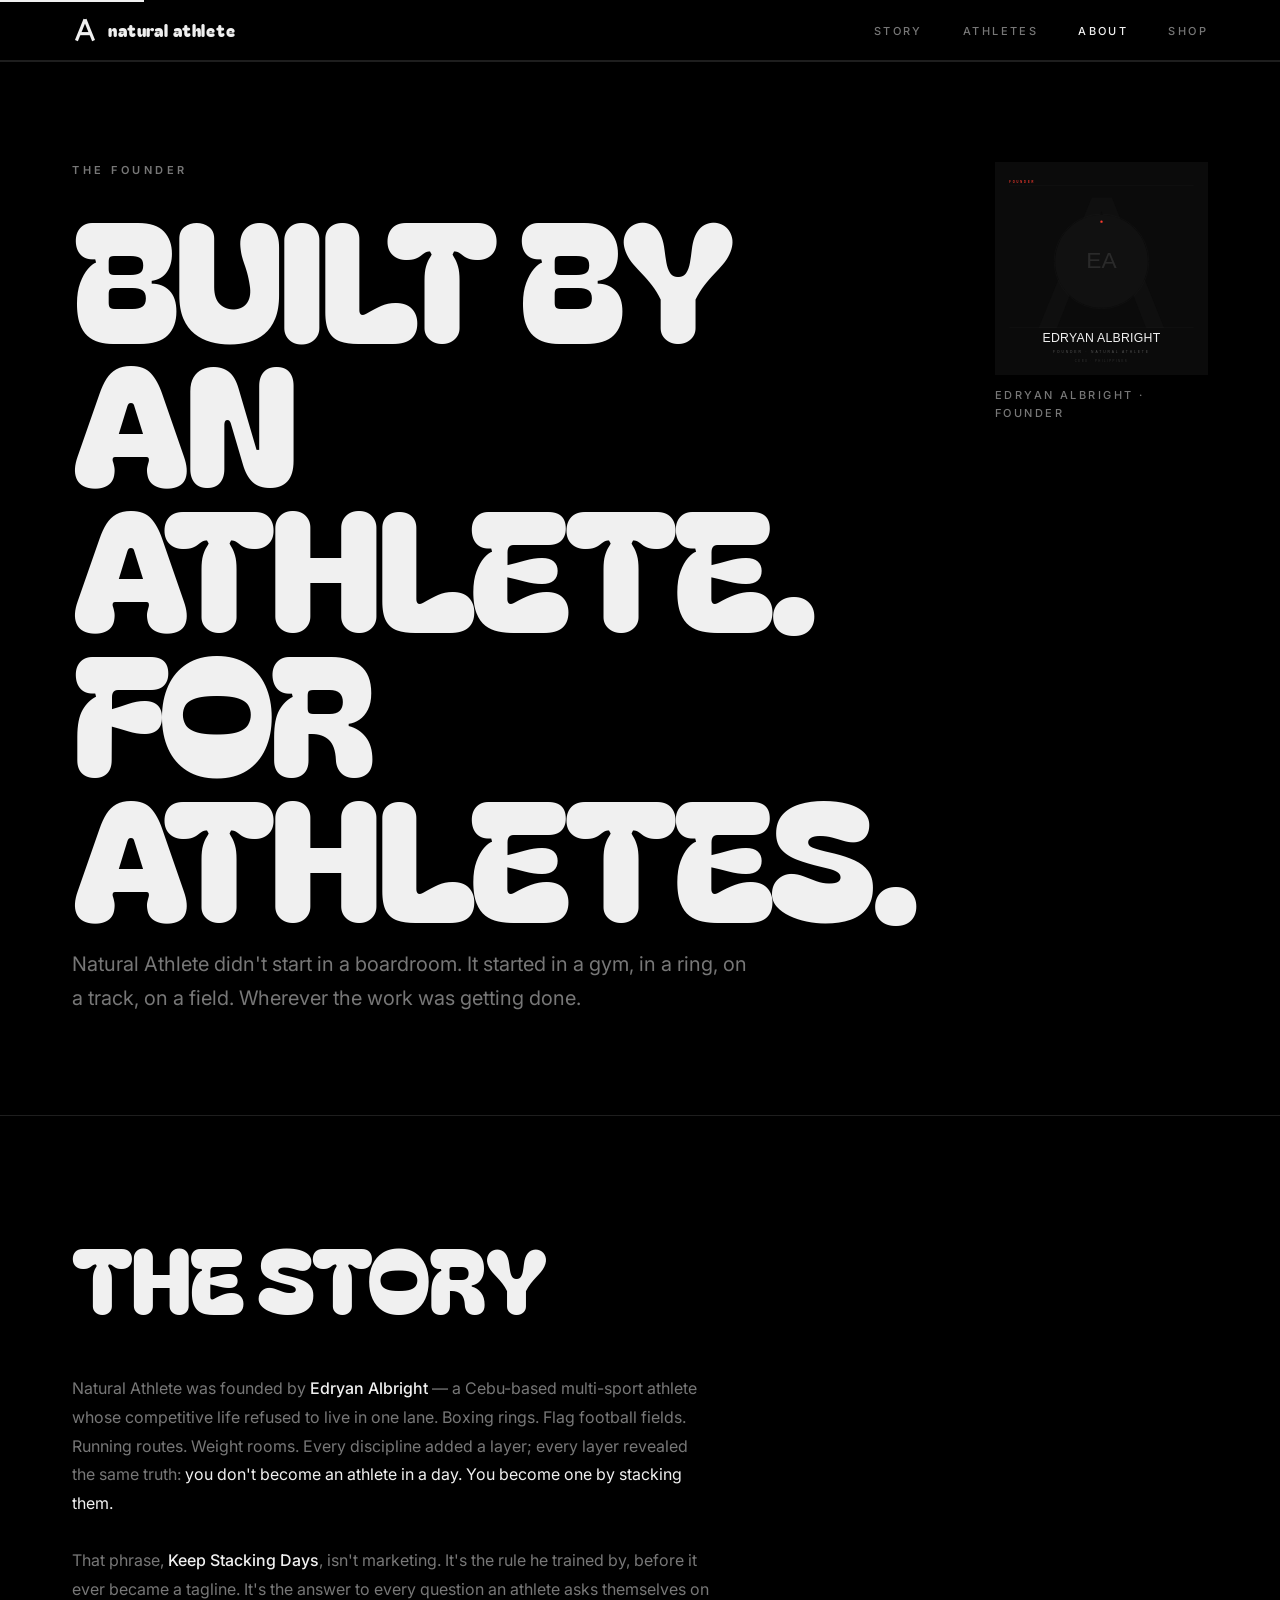
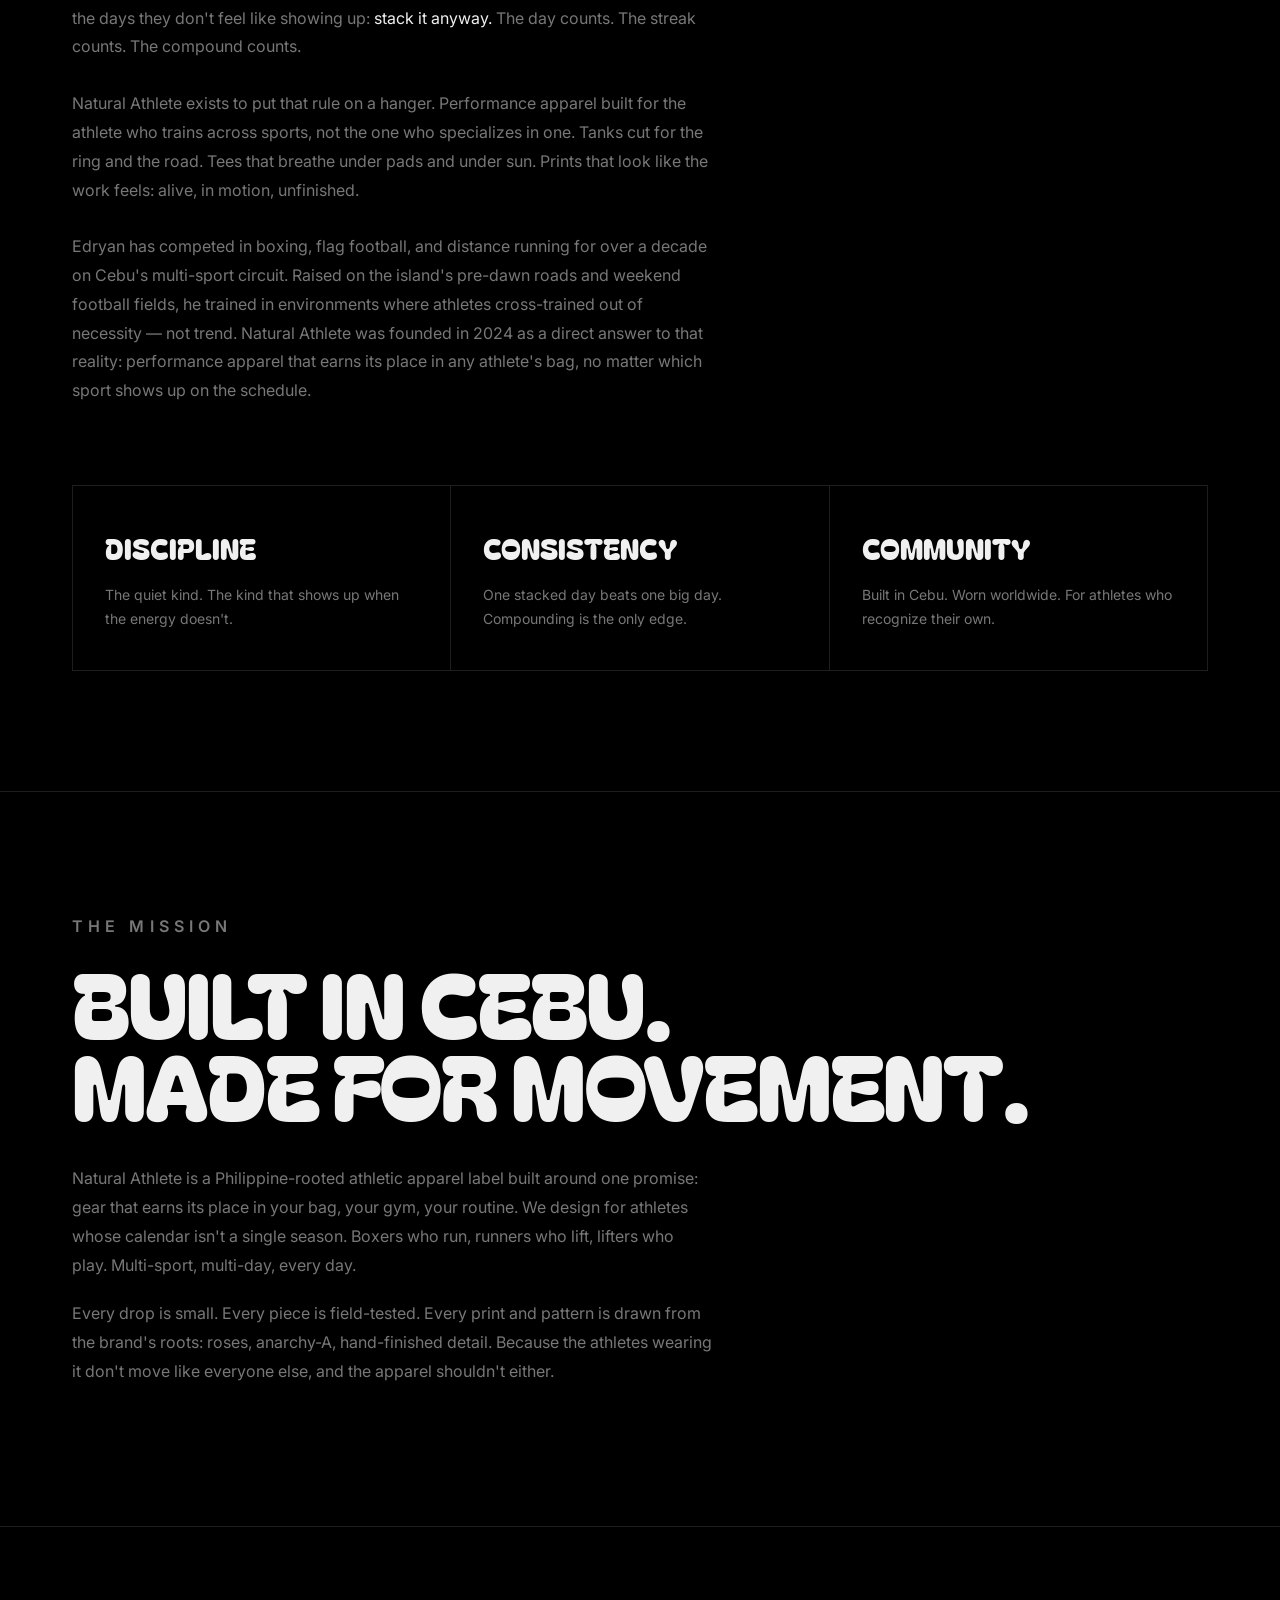
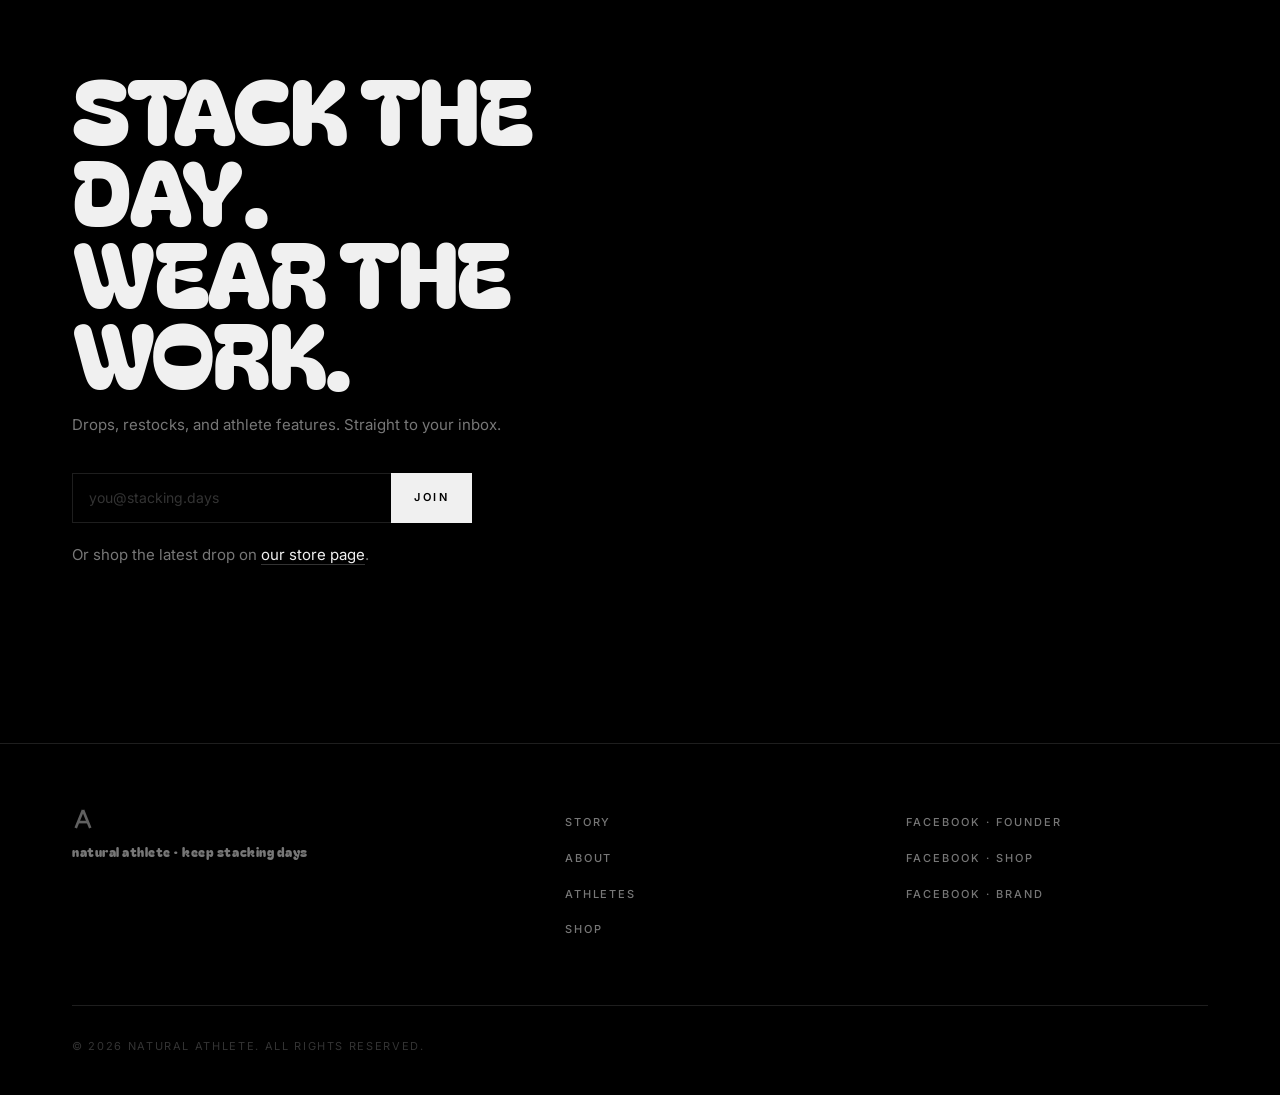
==== commit b835831a: "Add SVG brand assets, founder bio, Supabase-ready email handler - 6 editorial SVG images: A logo, 3 " ====
--- a/about.html
+++ b/about.html
@@ -14,16 +14,16 @@
   <meta property="og:site_name" content="Natural Athlete" />
   <meta property="og:title" content="About Natural Athlete · The Story Behind Keep Stacking Days" />
   <meta property="og:description" content="An athletic apparel brand built in the Philippines by a multi-sport athlete for athletes who keep stacking days." />
-  <meta property="og:image" content="assets/img/founder.jpg" />
+  <meta property="og:image" content="assets/img/founder.svg" />
   <meta property="og:url" content="https://naturalathlete.shop/about.html" />
 
   <meta name="twitter:card" content="summary_large_image" />
   <meta name="twitter:title" content="About Natural Athlete" />
   <meta name="twitter:description" content="The story behind Keep Stacking Days." />
-  <meta name="twitter:image" content="assets/img/founder.jpg" />
+  <meta name="twitter:image" content="assets/img/founder.svg" />
 
-  <link rel="icon" type="image/png" href="assets/img/logo-a.png" />
-  <link rel="apple-touch-icon" href="assets/img/logo-a.png" />
+  <link rel="icon" type="image/svg+xml" href="assets/img/logo-a.svg" />
+  <link rel="apple-touch-icon" href="assets/img/logo-a.svg" />
 
   <link rel="preconnect" href="https://fonts.googleapis.com" />
   <link rel="preconnect" href="https://fonts.gstatic.com" crossorigin />
@@ -37,7 +37,7 @@
     "@type": "Person",
     "name": "Edryan Albright",
     "jobTitle": "Founder, Natural Athlete",
-    "image": "https://naturalathlete.shop/assets/img/founder.jpg",
+    "image": "https://naturalathlete.shop/assets/img/founder.svg",
     "description": "Founder of Natural Athlete — a multi-sport athlete building performance apparel for athletes who keep stacking days.",
     "worksFor": {
       "@type": "Organization",
@@ -76,7 +76,7 @@
     <nav class="nav" aria-label="Primary">
       <div class="container nav-inner">
         <a href="/" class="brand" aria-label="Natural Athlete Home">
-          <img src="assets/img/logo-a.png" alt="Natural Athlete logo" width="36" height="36" />
+          <img src="assets/img/logo-a.svg" alt="Natural Athlete logo" width="36" height="36" />
           <span class="brand-name">natural athlete</span>
         </a>
         <ul class="nav-links">
@@ -108,7 +108,7 @@
           <p class="lede">Natural Athlete didn't start in a boardroom. It started in a gym, in a ring, on a track, on a field. Wherever the work was getting done.</p>
         </div>
         <figure class="about-hero-photo">
-          <img src="assets/img/founder.jpg" alt="Edryan Albright, founder of Natural Athlete, on the field in Cebu wearing his number 2 jersey after a play" width="900" height="900" loading="eager" />
+          <img src="assets/img/founder.svg" alt="Edryan Albright, founder of Natural Athlete, on the field in Cebu wearing his number 2 jersey after a play" width="900" height="900" loading="eager" />
           <figcaption>Edryan Albright · Founder</figcaption>
         </figure>
       </div>
@@ -125,15 +125,7 @@
 
           <p>Natural Athlete exists to put that rule on a hanger. Performance apparel built for the athlete who trains across sports, not the one who specializes in one. Tanks cut for the ring and the road. Tees that breathe under pads and under sun. Prints that look like the work feels: alive, in motion, unfinished.</p>
 
-          <!--
-            FOUNDER_BIO_PLACEHOLDER
-            Add Edryan's personal bio here when ready — a 2-3 sentence paragraph covering:
-            - Sports background (boxing, flag football, running, etc.)
-            - Cebu / Philippines roots
-            - The moment / motivation behind founding Natural Athlete
-            - Year founded
-            Keep it personal and SEO-friendly (mention "natural athlete", "Cebu", and at least one sport).
-          -->
+          <p>Edryan has competed in boxing, flag football, and distance running for over a decade on Cebu's multi-sport circuit. Raised on the island's pre-dawn roads and weekend football fields, he trained in environments where athletes cross-trained out of necessity — not trend. Natural Athlete was founded in 2024 as a direct answer to that reality: performance apparel that earns its place in any athlete's bag, no matter which sport shows up on the schedule.</p>
         </article>
 
         <div class="pillars" role="list">
@@ -182,7 +174,7 @@
   <footer class="footer">
     <div class="container footer-inner">
       <div class="footer-brand">
-        <img src="assets/img/logo-a.png" alt="" width="40" height="40" aria-hidden="true" />
+        <img src="assets/img/logo-a.svg" alt="" width="40" height="40" aria-hidden="true" />
         <p class="footer-tag">natural athlete · keep stacking days</p>
       </div>
       <nav aria-label="Footer">
--- a/style.css
+++ b/style.css
@@ -166,12 +166,13 @@
 .hero {
   position: relative; min-height: 95vh;
   display: flex; align-items: flex-end; overflow: hidden;
+  background: radial-gradient(ellipse at 15% 75%, rgba(255,59,47,0.07) 0%, transparent 55%), #000;
 }
 .hero-bg { position: absolute; inset: 0; z-index: 0; }
 .hero-bg img { width: 100%; height: 100%; object-fit: cover; opacity: 0.38; }
 .hero::after {
   content: ""; position: absolute; inset: 0; z-index: 1;
-  background: linear-gradient(to top, #000 0%, rgba(0,0,0,0.6) 45%, rgba(0,0,0,0.05) 100%);
+  background: linear-gradient(to top, #000 0%, rgba(0,0,0,0.55) 40%, rgba(0,0,0,0.0) 100%);
 }
 .hero-inner {
   position: relative; z-index: 2;
@@ -375,6 +376,13 @@
 .signup input::placeholder { color: var(--faint); }
 .signup input:focus { outline: none; border-color: var(--muted); }
 .signup .btn { border-radius: 0; padding: 13px 22px; }
+.signup .btn:disabled { opacity: 0.5; cursor: not-allowed; }
+.signup-msg {
+  margin-top: 14px; font-size: 12px; font-weight: 500;
+  letter-spacing: 0.12em; text-transform: uppercase;
+}
+.signup-msg.success { color: #6ee7b7; }
+.signup-msg.error { color: var(--accent); }
 .cta-foot { margin-top: 20px; font-size: 13px; color: var(--muted); }
 .cta-foot a { color: var(--fg); border-bottom: 1px solid var(--faint); transition: border-color .2s; }
 .cta-foot a:hover { border-color: var(--fg); }
@@ -399,6 +407,58 @@
   border-top: 1px solid var(--line);
   font-size: 11px; letter-spacing: 0.15em; text-transform: uppercase; color: var(--faint);
 }
+
+/* ── Brand link hover ───────────────────────────────────── */
+.brand { transition: opacity .2s; }
+.brand:hover { opacity: 0.75; }
+
+/* ── Focus ring (accessibility) ─────────────────────────── */
+a:focus-visible, button:focus-visible, input:focus-visible {
+  outline: 2px solid var(--accent);
+  outline-offset: 3px;
+}
+
+/* ── Image fallback placeholder ─────────────────────────── */
+.img-missing {
+  position: relative;
+  background:
+    radial-gradient(ellipse at 30% 30%, rgba(255,59,47,0.10) 0%, transparent 60%),
+    linear-gradient(135deg, #0c0c0c 0%, #050505 100%);
+}
+.img-missing::before,
+.img-missing::after {
+  position: absolute;
+  left: 50%;
+  transform: translateX(-50%);
+  font-family: var(--font-display);
+  font-weight: 400;
+  color: var(--faint);
+  text-transform: uppercase;
+  letter-spacing: 0.05em;
+  pointer-events: none;
+}
+.img-missing::before {
+  content: "A";
+  top: 38%;
+  font-size: clamp(48px, 8vw, 96px);
+  line-height: 1;
+  color: rgba(255,255,255,0.06);
+}
+.img-missing::after {
+  content: "natural athlete";
+  bottom: 18%;
+  font-size: 11px;
+  letter-spacing: 0.3em;
+  color: var(--faint);
+}
+.hero-bg.img-missing::before,
+.hero-bg.img-missing::after { display: none; }
+.footer-brand.img-missing,
+.brand.img-missing { background: none; }
+.footer-brand.img-missing::before,
+.footer-brand.img-missing::after,
+.brand.img-missing::before,
+.brand.img-missing::after { display: none; }
 
 /* ── Responsive ─────────────────────────────────────────── */
 @media (max-width: 960px) {
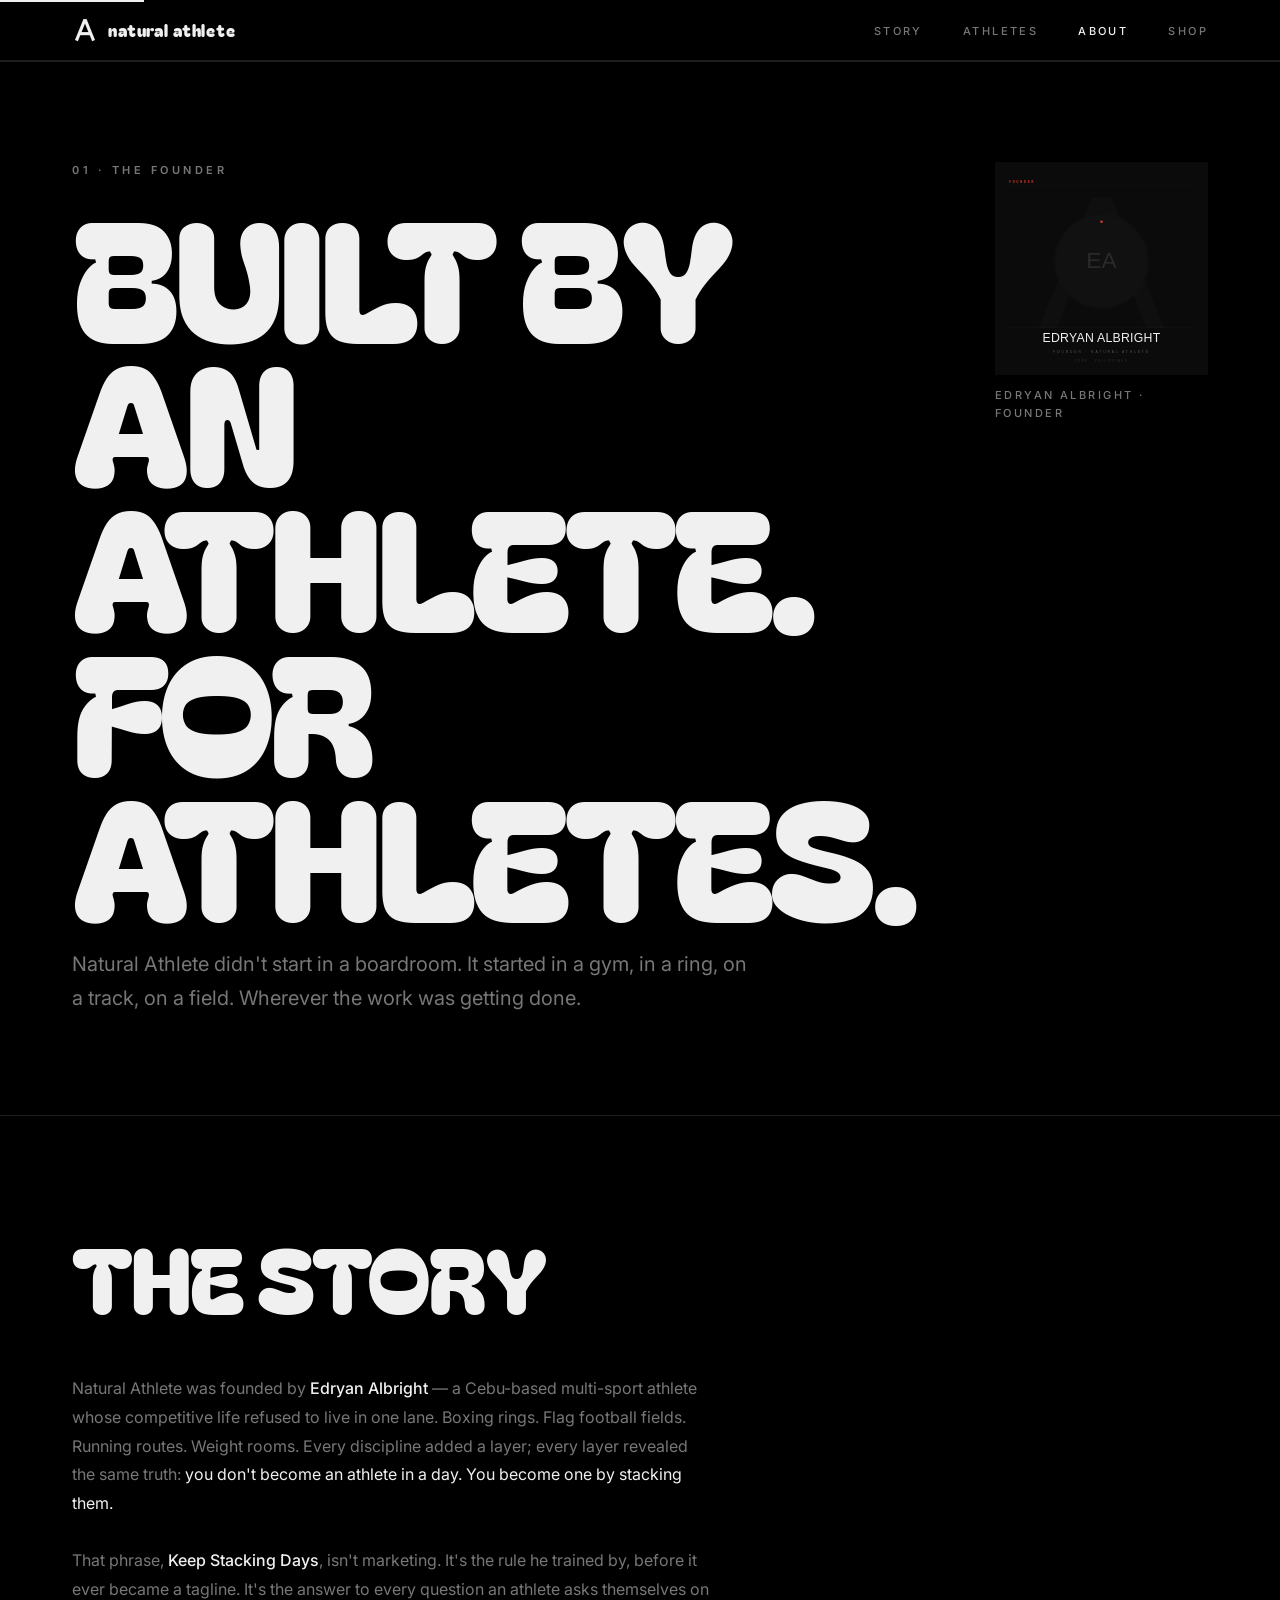
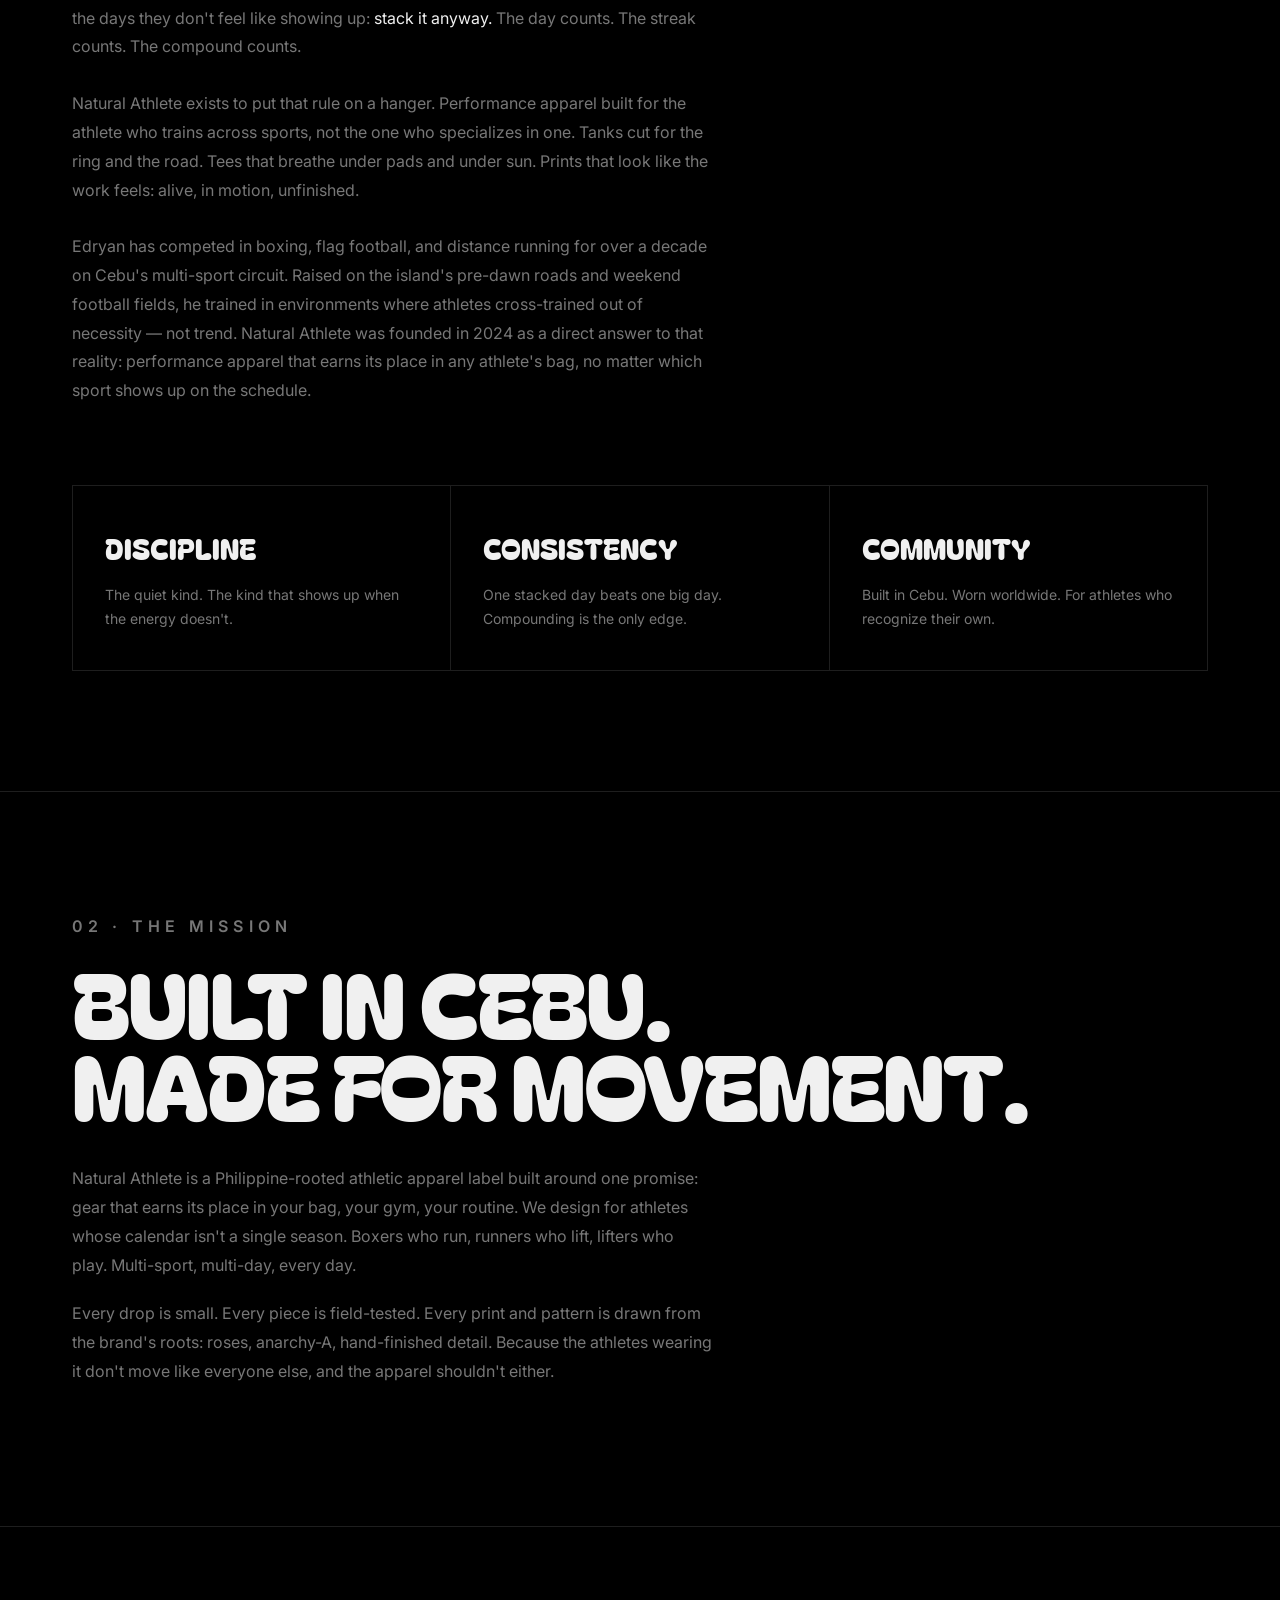
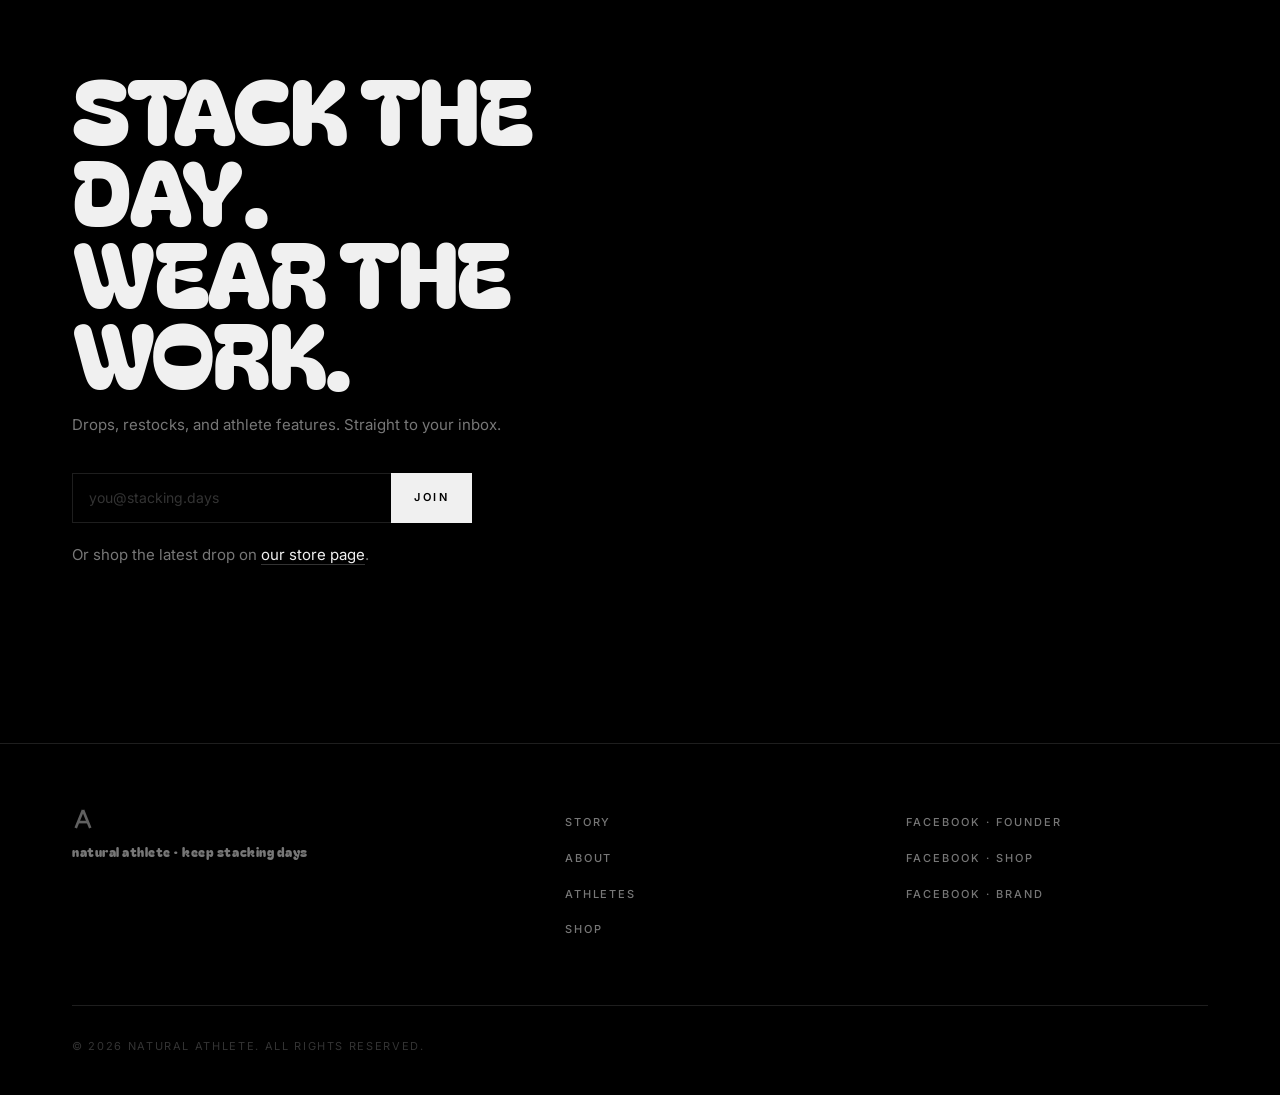
==== commit 170d925d: "Visual polish: CSS hero, entrance animation, stagger reveals, section numbers - Hero is now pure CSS" ====
--- a/about.html
+++ b/about.html
@@ -103,7 +103,7 @@
     <section class="about-hero" aria-labelledby="about-heading">
       <div class="container about-hero-inner">
         <div class="about-hero-text">
-          <p class="eyebrow">The Founder</p>
+          <p class="eyebrow">01 · The Founder</p>
           <h1 id="about-heading" class="display">Built by an<br/>athlete.<br/>For athletes.</h1>
           <p class="lede">Natural Athlete didn't start in a boardroom. It started in a gym, in a ring, on a track, on a field. Wherever the work was getting done.</p>
         </div>
@@ -147,7 +147,7 @@
 
     <section class="origin" aria-labelledby="origin-heading">
       <div class="container origin-inner">
-        <p class="eyebrow">The Mission</p>
+        <p class="eyebrow">02 · The Mission</p>
         <h2 id="origin-heading" class="display-md">Built in Cebu.<br/>Made for movement.</h2>
         <p>Natural Athlete is a Philippine-rooted athletic apparel label built around one promise: gear that earns its place in your bag, your gym, your routine. We design for athletes whose calendar isn't a single season. Boxers who run, runners who lift, lifters who play. Multi-sport, multi-day, every day.</p>
         <p>Every drop is small. Every piece is field-tested. Every print and pattern is drawn from the brand's roots: roses, anarchy-A, hand-finished detail. Because the athletes wearing it don't move like everyone else, and the apparel shouldn't either.</p>
--- a/style.css
+++ b/style.css
@@ -166,17 +166,42 @@
 .hero {
   position: relative; min-height: 95vh;
   display: flex; align-items: flex-end; overflow: hidden;
-  background: radial-gradient(ellipse at 15% 75%, rgba(255,59,47,0.07) 0%, transparent 55%), #000;
-}
-.hero-bg { position: absolute; inset: 0; z-index: 0; }
-.hero-bg img { width: 100%; height: 100%; object-fit: cover; opacity: 0.38; }
+  background:
+    radial-gradient(ellipse at 4% 94%, rgba(255,59,47,0.16) 0%, transparent 46%),
+    radial-gradient(ellipse at 88% 6%,  rgba(255,255,255,0.015) 0%, transparent 38%),
+    #000;
+}
+/* Film grain */
+.hero::before {
+  content: ''; position: absolute; inset: 0; z-index: 1; pointer-events: none;
+  background-image: url("data:image/svg+xml,%3Csvg xmlns='http://www.w3.org/2000/svg' width='256' height='256'%3E%3Cfilter id='n'%3E%3CfeTurbulence type='fractalNoise' baseFrequency='0.9' numOctaves='4' stitchTiles='stitch'/%3E%3C/filter%3E%3Crect width='256' height='256' filter='url(%23n)'/%3E%3C/svg%3E");
+  opacity: 0.04;
+}
+/* Bottom gradient for text legibility */
 .hero::after {
-  content: ""; position: absolute; inset: 0; z-index: 1;
-  background: linear-gradient(to top, #000 0%, rgba(0,0,0,0.55) 40%, rgba(0,0,0,0.0) 100%);
+  content: ''; position: absolute; inset: 0; z-index: 2;
+  background: linear-gradient(to top, #000 0%, rgba(0,0,0,0.5) 28%, transparent 65%);
+}
+/* Giant watermark A */
+.hero-mark {
+  position: absolute; right: -0.04em; bottom: -0.08em; z-index: 1;
+  font-family: var(--font-display); font-weight: 400;
+  font-size: clamp(300px, 52vw, 700px);
+  line-height: 0.82; letter-spacing: -0.02em; text-transform: uppercase;
+  color: rgba(255,255,255,0.022);
+  pointer-events: none; user-select: none; aria-hidden: true;
 }
 .hero-inner {
-  position: relative; z-index: 2;
+  position: relative; z-index: 3;
   padding: 80px 32px; width: 100%;
+}
+/* Vertical editorial side label */
+.hero-side {
+  position: absolute; right: 0; bottom: 160px;
+  writing-mode: vertical-rl; text-orientation: mixed;
+  font-size: 10px; font-weight: 500; letter-spacing: 0.32em; text-transform: uppercase;
+  color: var(--faint);
+  pointer-events: none; user-select: none;
 }
 .hero h1 { margin: 14px 0 28px; }
 .hero-sub {
@@ -480,6 +505,7 @@
 }
 
 @media (max-width: 600px) {
+  .hero-side { display: none; }
   .container { padding: 0 20px; }
   .hero-inner { padding: 60px 20px; }
   .story, .athletes, .bio, .origin, .cta, .how { padding: 80px 0; }
@@ -492,6 +518,31 @@
   .footer-inner { grid-template-columns: 1fr; gap: 32px; }
 }
 
+/* ── Hero entrance animation ────────────────────────────── */
+@media (prefers-reduced-motion: no-preference) {
+  @keyframes hero-enter {
+    from { opacity: 0; transform: translateY(22px); }
+    to   { opacity: 1; transform: none; }
+  }
+  .hero-inner > * { animation: hero-enter 0.9s var(--ease) both; }
+  .hero-inner .eyebrow  { animation-delay: 0.05s; }
+  .hero-inner h1        { animation-delay: 0.22s; }
+  .hero-inner .hero-sub { animation-delay: 0.42s; }
+  .hero-inner .hero-cta { animation-delay: 0.58s; }
+  .hero-inner .hero-side { animation-delay: 0.72s; }
+}
+
+/* ── Staggered reveal delays ────────────────────────────── */
+.showcase .card:nth-child(2).reveal          { transition-delay: 90ms; }
+.showcase .card:nth-child(3).reveal          { transition-delay: 180ms; }
+.product-grid .product:nth-child(2).reveal   { transition-delay: 80ms; }
+.product-grid .product:nth-child(3).reveal   { transition-delay: 160ms; }
+.product-grid .product:nth-child(4).reveal   { transition-delay: 240ms; }
+.pillars .pillar:nth-child(2).reveal         { transition-delay: 90ms; }
+.pillars .pillar:nth-child(3).reveal         { transition-delay: 180ms; }
+.steps li:nth-child(2).reveal               { transition-delay: 90ms; }
+.steps li:nth-child(3).reveal               { transition-delay: 180ms; }
+
 /* ── Reduced motion ─────────────────────────────────────── */
 @media (prefers-reduced-motion: reduce) {
   .reveal { opacity: 1 !important; transform: none !important; transition: none !important; }
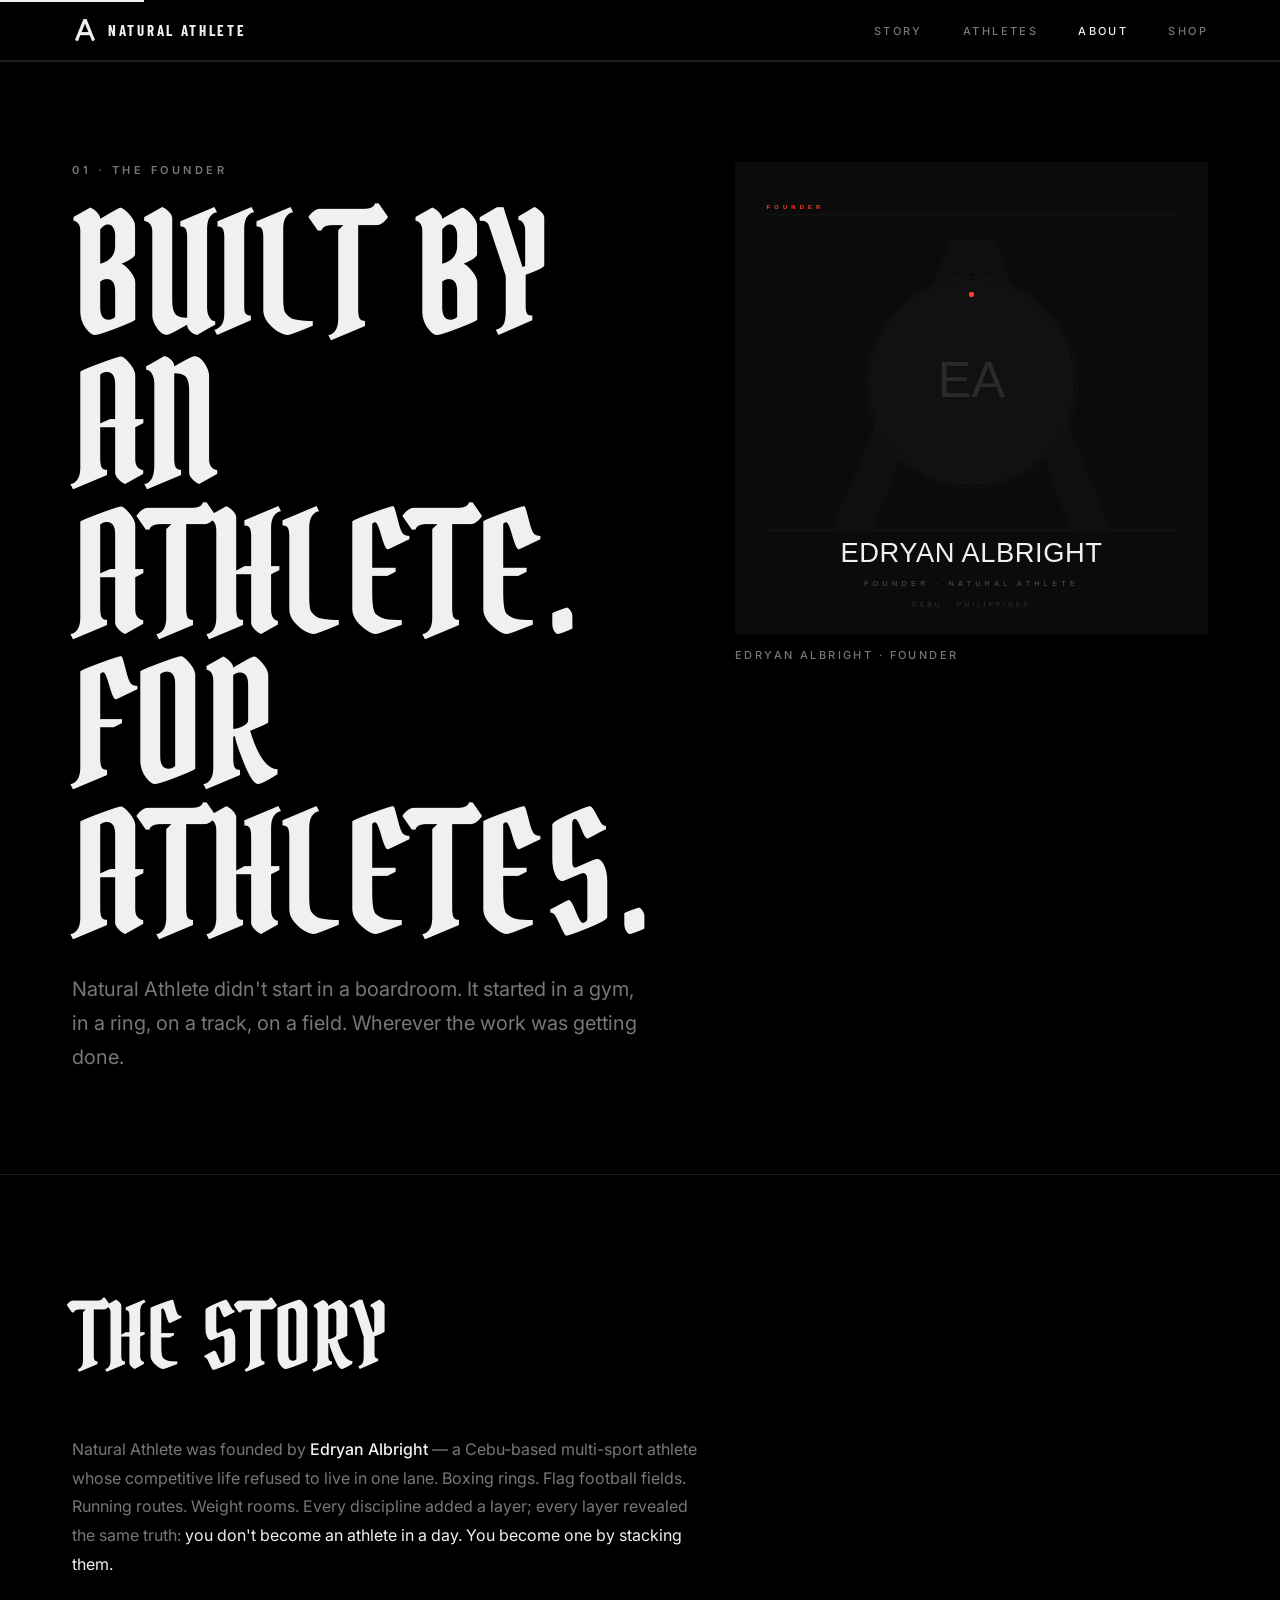
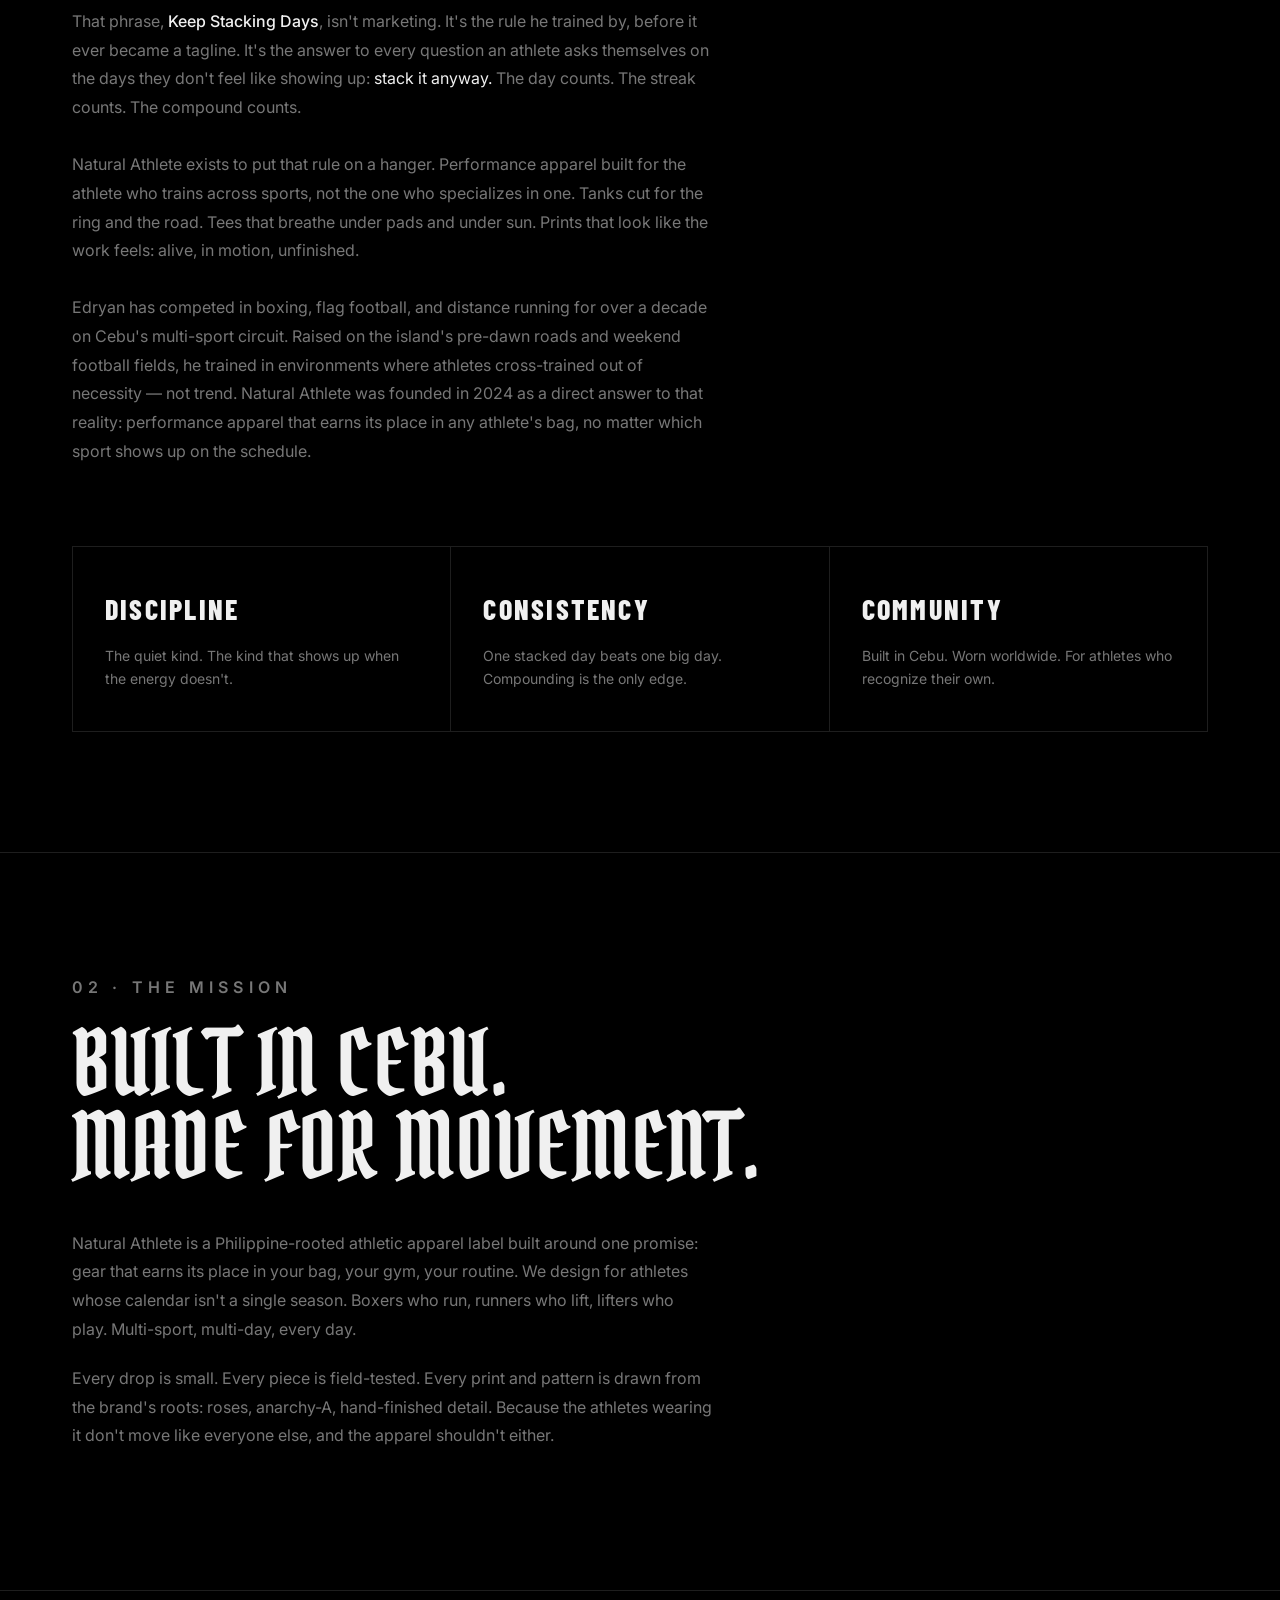
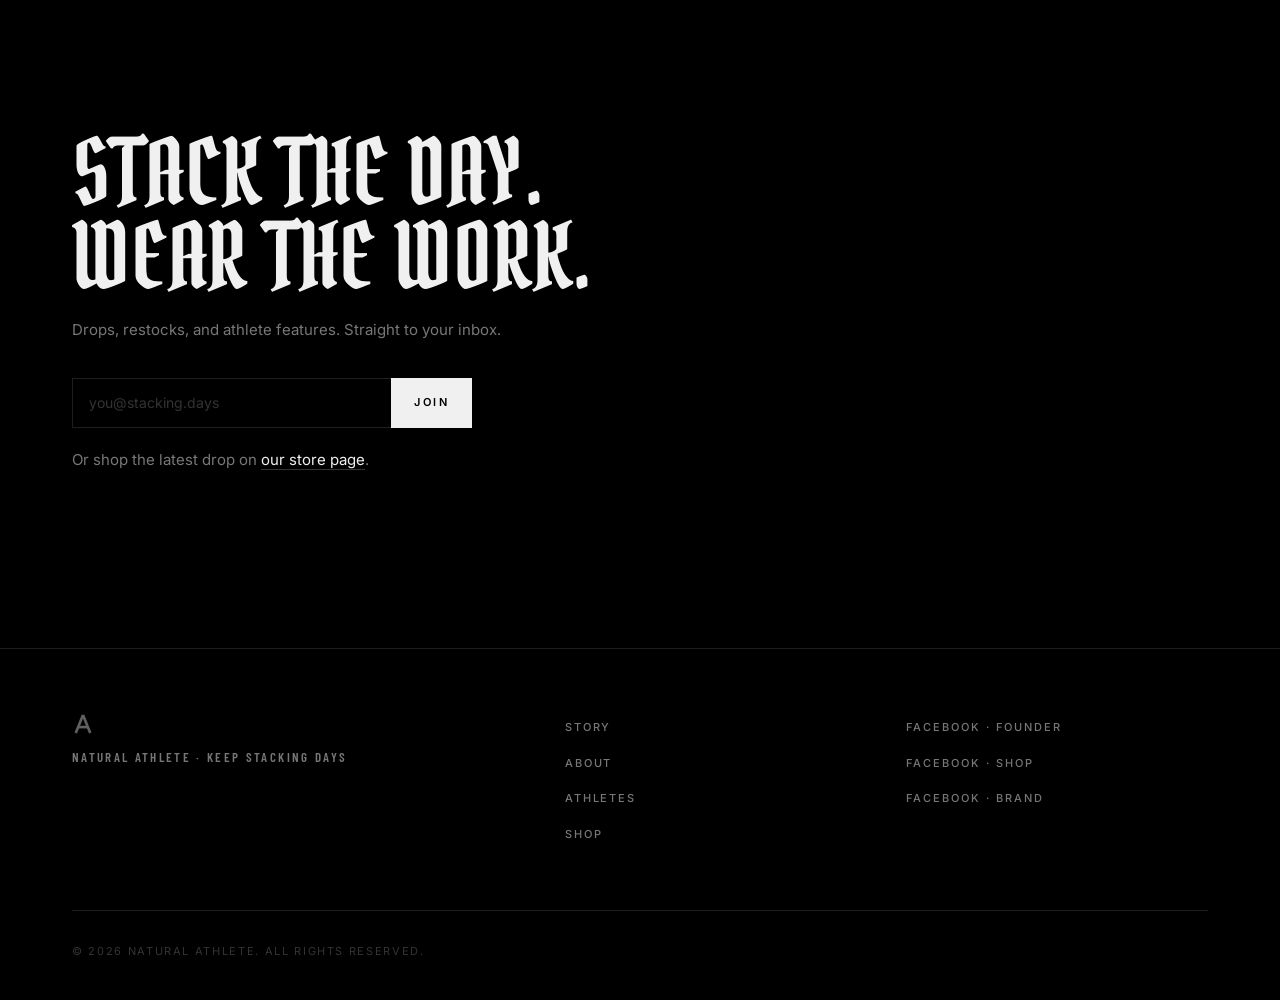
==== commit 0cab4550: "Replace fonts to match brand identity - Swap Bagel Fat One / Bowlby One SC for Pirata One (gothic bl" ====
--- a/about.html
+++ b/about.html
@@ -27,7 +27,7 @@
 
   <link rel="preconnect" href="https://fonts.googleapis.com" />
   <link rel="preconnect" href="https://fonts.gstatic.com" crossorigin />
-  <link href="https://fonts.googleapis.com/css2?family=Bagel+Fat+One&family=Bowlby+One+SC&family=Inter:wght@300;400;500;600;700;800&display=swap" rel="stylesheet" />
+  <link href="https://fonts.googleapis.com/css2?family=Pirata+One&family=Barlow+Condensed:wght@700;800&family=Inter:wght@300;400;500;600;700;800&display=swap" rel="stylesheet" />
 
   <link rel="stylesheet" href="style.css" />
 
--- a/style.css
+++ b/style.css
@@ -14,7 +14,8 @@
   --max:     1200px;
   --nav-h:   60px;
   --ease:    cubic-bezier(0.16, 1, 0.3, 1);
-  --font-display: "Bagel Fat One", "Bowlby One SC", "Impact", system-ui, sans-serif;
+  --font-display: "Pirata One", "Palatino Linotype", serif;
+  --font-ui:      "Barlow Condensed", "Impact", "Arial Narrow", sans-serif;
   --font-body:    "Inter", -apple-system, BlinkMacSystemFont, "Segoe UI", Roboto, sans-serif;
 }
 
@@ -72,8 +73,8 @@
   font-family: var(--font-display);
   font-weight: 400;
   font-size: clamp(64px, 13vw, 184px);
-  line-height: 0.87;
-  letter-spacing: -0.03em;
+  line-height: 0.9;
+  letter-spacing: 0.01em;
   text-transform: uppercase;
 }
 
@@ -81,8 +82,8 @@
   font-family: var(--font-display);
   font-weight: 400;
   font-size: clamp(44px, 7vw, 100px);
-  line-height: 0.91;
-  letter-spacing: -0.02em;
+  line-height: 0.93;
+  letter-spacing: 0.01em;
   text-transform: uppercase;
 }
 
@@ -135,8 +136,8 @@
 .brand { display: flex; align-items: center; gap: 10px; }
 .brand img { width: 26px; height: 26px; }
 .brand-name {
-  font-family: var(--font-display);
-  font-size: 17px; letter-spacing: 0.05em; text-transform: lowercase;
+  font-family: var(--font-ui);
+  font-size: 15px; font-weight: 700; letter-spacing: 0.18em; text-transform: uppercase;
 }
 
 .nav-links { list-style: none; display: flex; gap: 40px; }
@@ -240,8 +241,8 @@
 .card:hover .card-img img { transform: scale(1.04); filter: grayscale(0%); }
 .card-meta { padding: 20px 24px 28px; border-top: 1px solid var(--line); }
 .card-meta h3 {
-  font-family: var(--font-display); font-weight: 400;
-  font-size: 21px; text-transform: uppercase; margin-bottom: 6px;
+  font-family: var(--font-ui); font-weight: 800;
+  font-size: 22px; letter-spacing: 0.06em; text-transform: uppercase; margin-bottom: 6px;
 }
 .card-meta p { color: var(--muted); font-size: 13px; line-height: 1.6; }
 
@@ -269,8 +270,8 @@
 }
 .pillar { padding: 40px 32px; background: var(--bg); }
 .pillar h3 {
-  font-family: var(--font-display); font-weight: 400;
-  font-size: 28px; text-transform: uppercase; margin-bottom: 12px;
+  font-family: var(--font-ui); font-weight: 800;
+  font-size: 28px; letter-spacing: 0.08em; text-transform: uppercase; margin-bottom: 12px;
 }
 .pillar p { color: var(--muted); font-size: 14px; line-height: 1.7; }
 
@@ -345,15 +346,15 @@
 .placeholder-mark span { font-size: 10px; letter-spacing: 0.3em; text-transform: uppercase; color: var(--muted); font-weight: 600; }
 .product-meta { padding: 24px 28px 32px; border-top: 1px solid var(--line); }
 .product-meta h3 {
-  font-family: var(--font-display); font-weight: 400;
-  font-size: 22px; text-transform: uppercase; margin-bottom: 6px;
+  font-family: var(--font-ui); font-weight: 800;
+  font-size: 23px; letter-spacing: 0.06em; text-transform: uppercase; margin-bottom: 6px;
 }
 .product-meta p { color: var(--muted); font-size: 13px; margin-bottom: 24px; line-height: 1.65; }
 .product-foot {
   display: flex; align-items: center; justify-content: space-between;
   padding-top: 16px; border-top: 1px solid var(--line);
 }
-.price { font-family: var(--font-display); font-size: 20px; }
+.price { font-family: var(--font-ui); font-weight: 800; font-size: 20px; letter-spacing: 0.04em; }
 .cta-arrow {
   font-size: 11px; font-weight: 600; letter-spacing: 0.2em; text-transform: uppercase;
   color: var(--faint); transition: color .2s;
@@ -373,13 +374,13 @@
 .steps li { padding: 40px 32px; background: var(--bg); }
 .step-num {
   display: block;
-  font-family: var(--font-display);
+  font-family: var(--font-ui); font-weight: 800;
   font-size: 52px; color: var(--faint);
-  margin-bottom: 20px; line-height: 1;
+  margin-bottom: 20px; line-height: 1; letter-spacing: 0.04em;
 }
 .steps h3 {
-  font-family: var(--font-display); font-weight: 400;
-  font-size: 19px; text-transform: uppercase; margin-bottom: 10px;
+  font-family: var(--font-ui); font-weight: 800;
+  font-size: 19px; letter-spacing: 0.1em; text-transform: uppercase; margin-bottom: 10px;
 }
 .steps p { color: var(--muted); font-size: 14px; line-height: 1.7; }
 .how-cta { display: flex; gap: 12px; flex-wrap: wrap; }
@@ -417,8 +418,8 @@
 .footer-inner { display: grid; grid-template-columns: 1.5fr 1fr 1fr; gap: 40px; align-items: start; }
 .footer-brand img { width: 22px; height: 22px; margin-bottom: 12px; opacity: 0.4; }
 .footer-tag {
-  font-family: var(--font-display); font-size: 13px;
-  text-transform: lowercase; letter-spacing: 0.04em; color: var(--muted);
+  font-family: var(--font-ui); font-size: 13px; font-weight: 600;
+  text-transform: uppercase; letter-spacing: 0.18em; color: var(--muted);
 }
 .footer-links, .socials { list-style: none; display: flex; flex-direction: column; gap: 10px; }
 .footer-links a, .socials a {
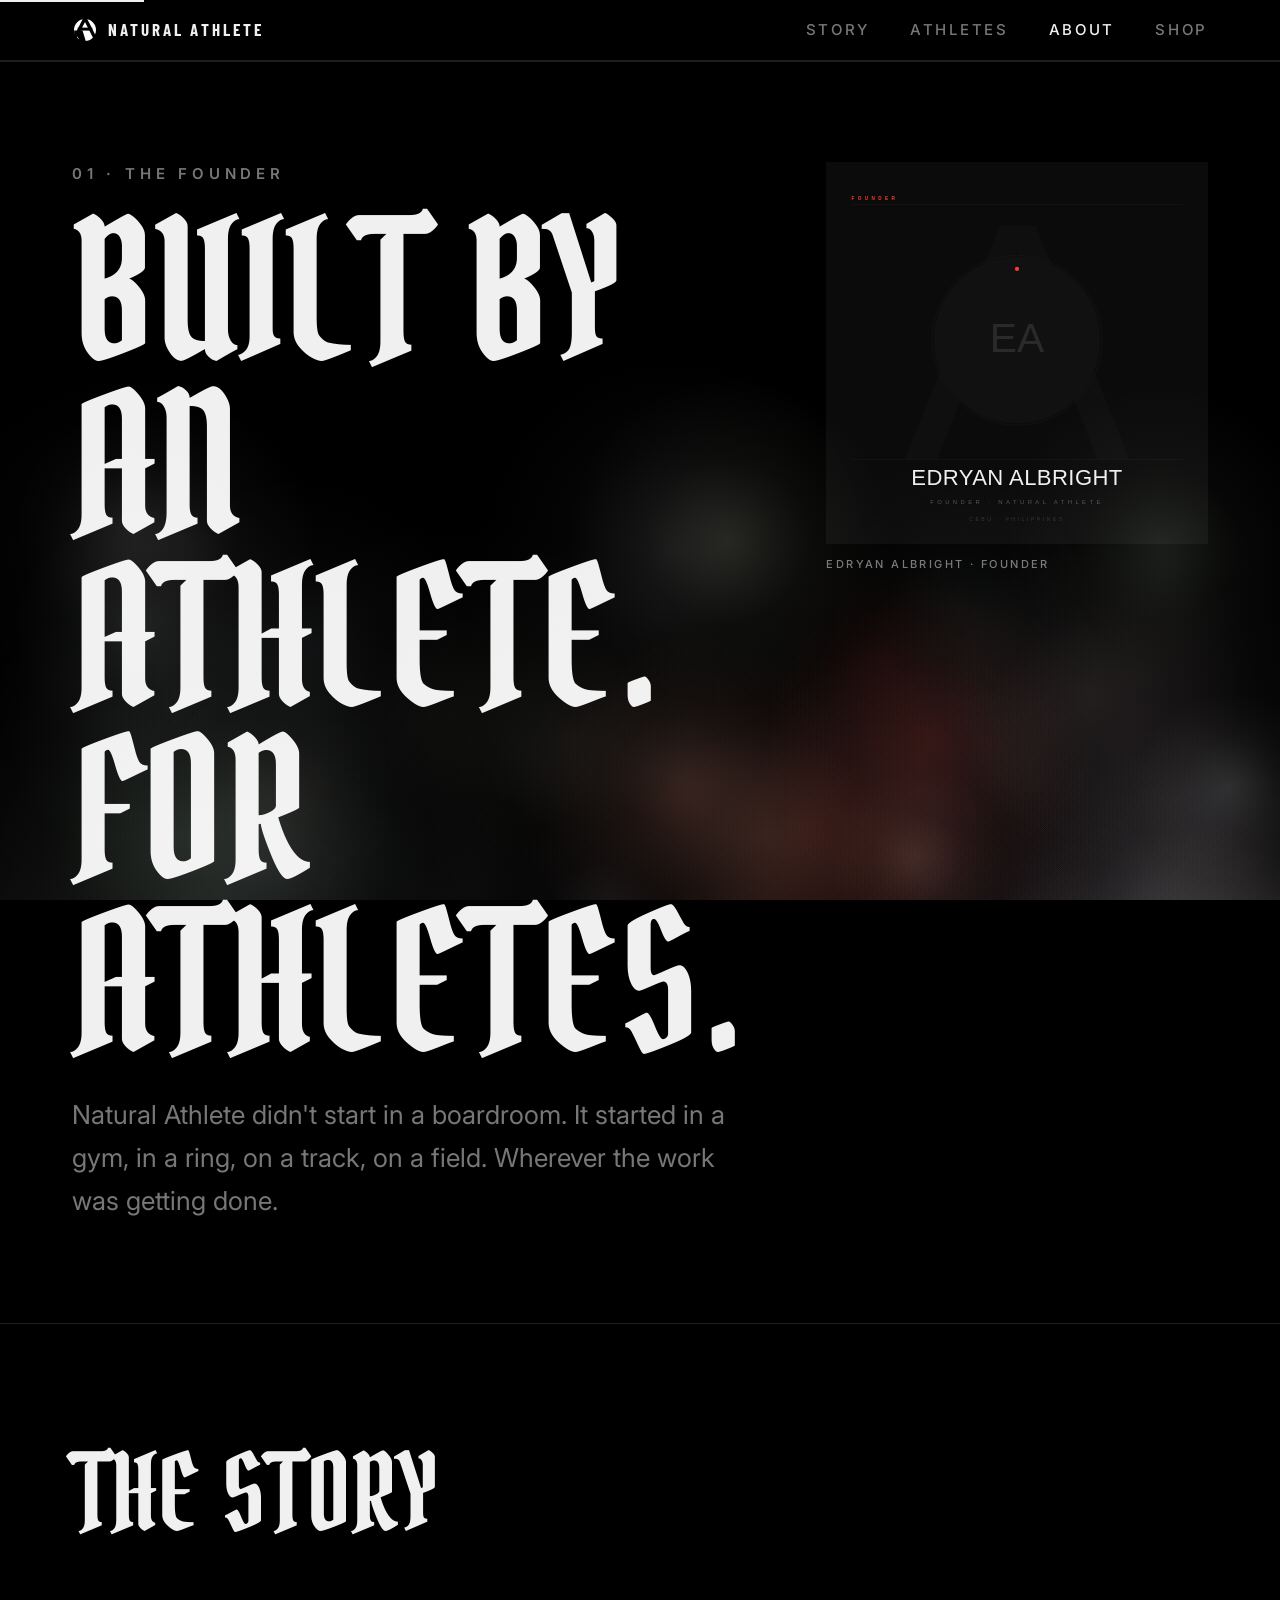
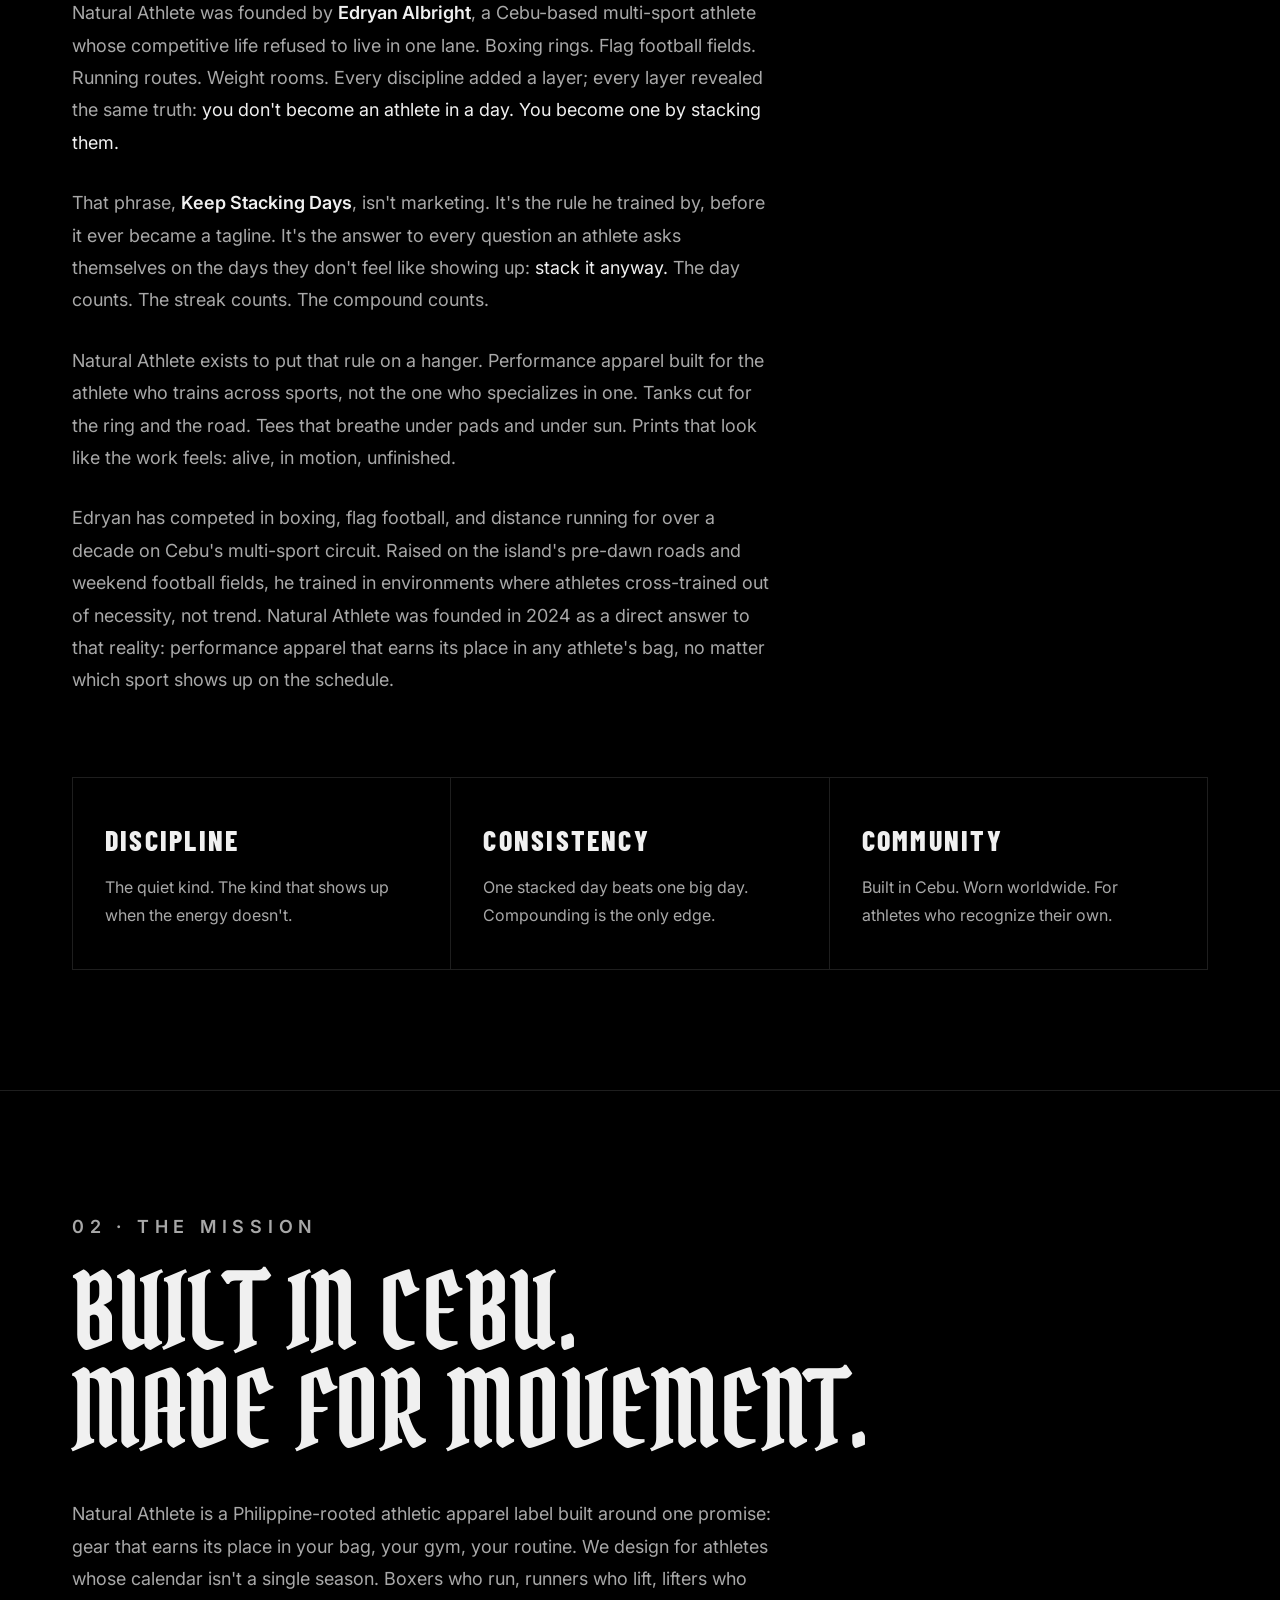
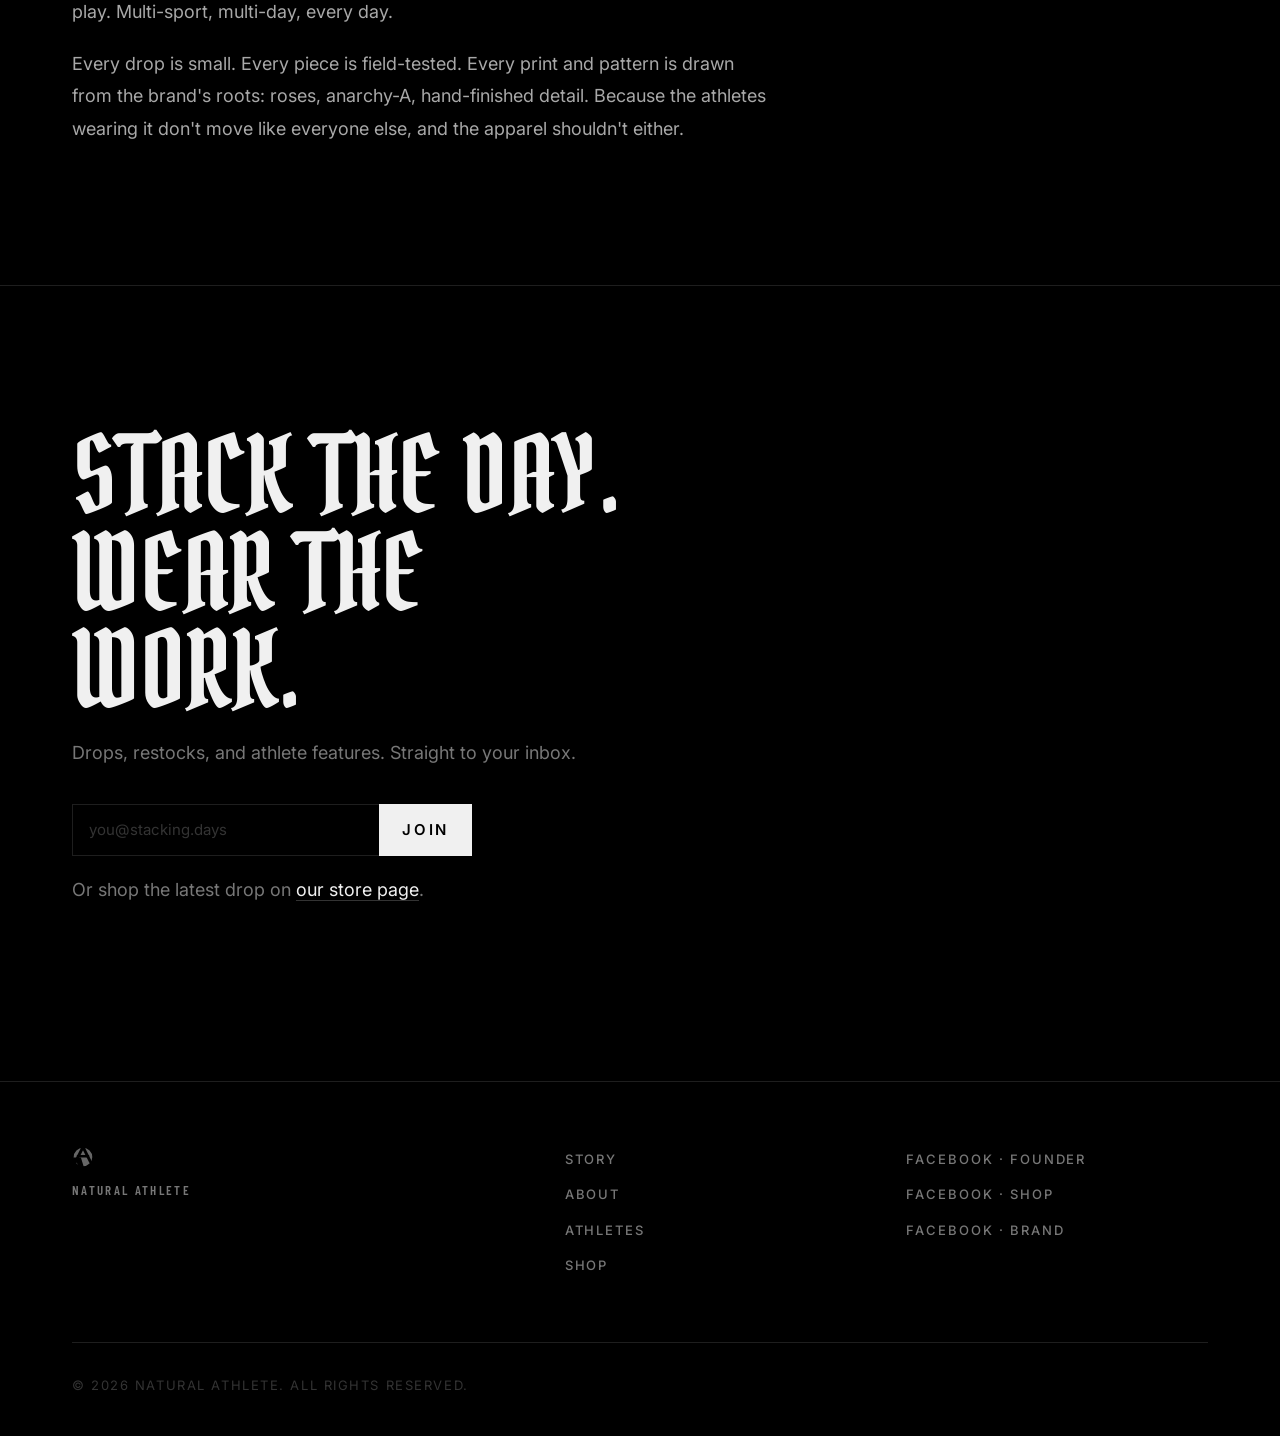
==== commit ef3cebf1: "Remove keep stacking days from footers, strip em dashes from body text Footer tag reduced to 'natura" ====
--- a/about.html
+++ b/about.html
@@ -119,13 +119,13 @@
         <h2 id="bio-heading" class="display-md">The story</h2>
 
         <article class="bio-block">
-          <p>Natural Athlete was founded by <strong>Edryan Albright</strong> — a Cebu-based multi-sport athlete whose competitive life refused to live in one lane. Boxing rings. Flag football fields. Running routes. Weight rooms. Every discipline added a layer; every layer revealed the same truth: <em>you don't become an athlete in a day. You become one by stacking them.</em></p>
+          <p>Natural Athlete was founded by <strong>Edryan Albright</strong>, a Cebu-based multi-sport athlete whose competitive life refused to live in one lane. Boxing rings. Flag football fields. Running routes. Weight rooms. Every discipline added a layer; every layer revealed the same truth: <em>you don't become an athlete in a day. You become one by stacking them.</em></p>
 
           <p>That phrase, <strong>Keep Stacking Days</strong>, isn't marketing. It's the rule he trained by, before it ever became a tagline. It's the answer to every question an athlete asks themselves on the days they don't feel like showing up: <em>stack it anyway.</em> The day counts. The streak counts. The compound counts.</p>
 
           <p>Natural Athlete exists to put that rule on a hanger. Performance apparel built for the athlete who trains across sports, not the one who specializes in one. Tanks cut for the ring and the road. Tees that breathe under pads and under sun. Prints that look like the work feels: alive, in motion, unfinished.</p>
 
-          <p>Edryan has competed in boxing, flag football, and distance running for over a decade on Cebu's multi-sport circuit. Raised on the island's pre-dawn roads and weekend football fields, he trained in environments where athletes cross-trained out of necessity — not trend. Natural Athlete was founded in 2024 as a direct answer to that reality: performance apparel that earns its place in any athlete's bag, no matter which sport shows up on the schedule.</p>
+          <p>Edryan has competed in boxing, flag football, and distance running for over a decade on Cebu's multi-sport circuit. Raised on the island's pre-dawn roads and weekend football fields, he trained in environments where athletes cross-trained out of necessity, not trend. Natural Athlete was founded in 2024 as a direct answer to that reality: performance apparel that earns its place in any athlete's bag, no matter which sport shows up on the schedule.</p>
         </article>
 
         <div class="pillars" role="list">
@@ -175,7 +175,7 @@
     <div class="container footer-inner">
       <div class="footer-brand">
         <img src="assets/img/logo-a.svg" alt="" width="40" height="40" aria-hidden="true" />
-        <p class="footer-tag">natural athlete · keep stacking days</p>
+        <p class="footer-tag">natural athlete</p>
       </div>
       <nav aria-label="Footer">
         <ul class="footer-links">
--- a/style.css
+++ b/style.css
@@ -19,6 +19,13 @@
   --font-body:    "Inter", -apple-system, BlinkMacSystemFont, "Segoe UI", Roboto, sans-serif;
 }
 
+/* ── Smoke canvas ───────────────────────────────────────── */
+.smoke-bg {
+  position: fixed; inset: 0; z-index: 9999;
+  pointer-events: none;
+  mix-blend-mode: screen;
+}
+
 /* ── Reset ──────────────────────────────────────────────── */
 *, *::before, *::after { box-sizing: border-box; margin: 0; padding: 0; }
 html { scroll-behavior: smooth; -webkit-text-size-adjust: 100%; }
@@ -61,7 +68,7 @@
 
 /* ── Typography ─────────────────────────────────────────── */
 .eyebrow {
-  font-size: 11px;
+  font-size: 15px;
   font-weight: 600;
   letter-spacing: 0.32em;
   text-transform: uppercase;
@@ -72,7 +79,7 @@
 .display {
   font-family: var(--font-display);
   font-weight: 400;
-  font-size: clamp(64px, 13vw, 184px);
+  font-size: clamp(76px, 15vw, 220px);
   line-height: 0.9;
   letter-spacing: 0.01em;
   text-transform: uppercase;
@@ -81,17 +88,17 @@
 .display-md {
   font-family: var(--font-display);
   font-weight: 400;
-  font-size: clamp(44px, 7vw, 100px);
+  font-size: clamp(52px, 8.2vw, 120px);
   line-height: 0.93;
   letter-spacing: 0.01em;
   text-transform: uppercase;
 }
 
 .lede {
-  font-size: clamp(16px, 1.8vw, 20px);
+  font-size: clamp(20px, 2.2vw, 26px);
   color: var(--muted);
   max-width: 52ch;
-  line-height: 1.7;
+  line-height: 1.65;
 }
 
 /* ── Tags ───────────────────────────────────────────────── */
@@ -109,8 +116,8 @@
 /* ── Buttons ────────────────────────────────────────────── */
 .btn {
   display: inline-flex; align-items: center; gap: 8px;
-  padding: 14px 28px;
-  font-size: 11px; font-weight: 600; letter-spacing: 0.22em; text-transform: uppercase;
+  padding: 16px 32px;
+  font-size: 15px; font-weight: 600; letter-spacing: 0.18em; text-transform: uppercase;
   border-radius: 1px;
   transition: background .2s, color .2s, border-color .2s;
   cursor: pointer; border: 1px solid transparent;
@@ -137,12 +144,12 @@
 .brand img { width: 26px; height: 26px; }
 .brand-name {
   font-family: var(--font-ui);
-  font-size: 15px; font-weight: 700; letter-spacing: 0.18em; text-transform: uppercase;
+  font-size: 17px; font-weight: 700; letter-spacing: 0.18em; text-transform: uppercase;
 }
 
 .nav-links { list-style: none; display: flex; gap: 40px; }
 .nav-links a {
-  font-size: 11px; font-weight: 500; letter-spacing: 0.22em; text-transform: uppercase;
+  font-size: 15px; font-weight: 500; letter-spacing: 0.18em; text-transform: uppercase;
   color: var(--muted); transition: color .2s;
 }
 .nav-links a:hover { color: var(--fg); }
@@ -156,7 +163,7 @@
 
 .nav-mobile { display: none; flex-direction: column; border-top: 1px solid var(--line); }
 .nav-mobile a {
-  font-size: 12px; font-weight: 500; letter-spacing: 0.2em; text-transform: uppercase;
+  font-size: 14px; font-weight: 500; letter-spacing: 0.18em; text-transform: uppercase;
   color: var(--muted); padding: 16px 32px; border-bottom: 1px solid var(--line);
   transition: color .2s;
 }
@@ -165,8 +172,8 @@
 
 /* ── Hero ───────────────────────────────────────────────── */
 .hero {
-  position: relative; min-height: 95vh;
-  display: flex; align-items: flex-end; overflow: hidden;
+  position: relative; min-height: 72vh;
+  display: flex; align-items: center; overflow: hidden;
   background:
     radial-gradient(ellipse at 4% 94%, rgba(255,59,47,0.16) 0%, transparent 46%),
     radial-gradient(ellipse at 88% 6%,  rgba(255,255,255,0.015) 0%, transparent 38%),
@@ -194,20 +201,20 @@
 }
 .hero-inner {
   position: relative; z-index: 3;
-  padding: 80px 32px; width: 100%;
+  padding: 48px 32px; width: 100%;
 }
 /* Vertical editorial side label */
 .hero-side {
-  position: absolute; right: 0; bottom: 160px;
+  position: absolute; right: 0; bottom: 120px;
   writing-mode: vertical-rl; text-orientation: mixed;
-  font-size: 10px; font-weight: 500; letter-spacing: 0.32em; text-transform: uppercase;
+  font-size: 12px; font-weight: 500; letter-spacing: 0.32em; text-transform: uppercase;
   color: var(--faint);
   pointer-events: none; user-select: none;
 }
 .hero h1 { margin: 14px 0 28px; }
 .hero-sub {
-  font-size: clamp(15px, 1.6vw, 18px); max-width: 38ch;
-  color: rgba(240,240,240,0.6); margin-bottom: 40px; line-height: 1.65;
+  font-size: clamp(19px, 2vw, 24px); max-width: 38ch;
+  color: rgba(240,240,240,0.65); margin-bottom: 36px; line-height: 1.6;
 }
 .hero-cta { display: flex; gap: 12px; flex-wrap: wrap; }
 
@@ -217,14 +224,14 @@
   display: grid; grid-template-columns: 1fr 2fr; gap: 80px; align-items: start;
 }
 .story-right { display: grid; grid-template-columns: 1fr 1fr; gap: 40px; }
-.story-right p { font-size: 15px; color: var(--muted); line-height: 1.8; }
-.story-right p strong { color: var(--fg); font-weight: 500; }
+.story-right p { font-size: 19px; color: #a8a8a8; line-height: 1.8; }
+.story-right p strong { color: var(--fg); font-weight: 600; }
 
 /* ── Athletes ───────────────────────────────────────────── */
 .athletes { padding: 140px 0; border-top: 1px solid var(--line); }
 .athletes-header { margin-bottom: 64px; }
 .athletes h2 { margin-top: 12px; }
-.athletes-lede { color: var(--muted); max-width: 56ch; margin-top: 20px; font-size: 15px; line-height: 1.75; }
+.athletes-lede { color: var(--muted); max-width: 56ch; margin-top: 20px; font-size: 18px; line-height: 1.75; }
 
 .showcase {
   display: grid; grid-template-columns: repeat(3, 1fr);
@@ -232,19 +239,20 @@
   border: 1px solid var(--line);
 }
 .card { background: var(--bg); overflow: hidden; }
-.card-img { aspect-ratio: 3 / 4; overflow: hidden; }
+.card-img { display: none; }
+.card-img-on .card-img { display: block; aspect-ratio: 3 / 4; overflow: hidden; }
 .card-img img {
   width: 100%; height: 100%; object-fit: cover;
   transition: transform .9s var(--ease), filter .4s;
   filter: grayscale(25%);
 }
 .card:hover .card-img img { transform: scale(1.04); filter: grayscale(0%); }
-.card-meta { padding: 20px 24px 28px; border-top: 1px solid var(--line); }
+.card-meta { padding: 36px 28px 40px; }
 .card-meta h3 {
   font-family: var(--font-ui); font-weight: 800;
   font-size: 22px; letter-spacing: 0.06em; text-transform: uppercase; margin-bottom: 6px;
 }
-.card-meta p { color: var(--muted); font-size: 13px; line-height: 1.6; }
+.card-meta p { color: #a8a8a8; font-size: 15px; line-height: 1.65; }
 
 /* ── About ──────────────────────────────────────────────── */
 .about-hero { padding: 100px 0; border-top: 1px solid var(--line); }
@@ -259,8 +267,8 @@
 
 .bio { padding: 120px 0; border-top: 1px solid var(--line); }
 .bio h2 { margin-bottom: 56px; }
-.bio-block p { font-size: 16px; color: var(--muted); margin-bottom: 28px; max-width: 64ch; line-height: 1.8; }
-.bio-block p strong { color: var(--fg); font-weight: 500; }
+.bio-block p { font-size: 18px; color: #a8a8a8; margin-bottom: 28px; max-width: 64ch; line-height: 1.8; }
+.bio-block p strong { color: var(--fg); font-weight: 600; }
 .bio-block p em { font-style: normal; color: var(--fg); }
 
 .pillars {
@@ -273,11 +281,11 @@
   font-family: var(--font-ui); font-weight: 800;
   font-size: 28px; letter-spacing: 0.08em; text-transform: uppercase; margin-bottom: 12px;
 }
-.pillar p { color: var(--muted); font-size: 14px; line-height: 1.7; }
+.pillar p { color: #a8a8a8; font-size: 16px; line-height: 1.7; }
 
 .origin { padding: 120px 0; border-top: 1px solid var(--line); }
 .origin h2 { margin: 12px 0 40px; }
-.origin p { font-size: 16px; color: var(--muted); margin-bottom: 20px; max-width: 64ch; line-height: 1.8; }
+.origin p { font-size: 18px; color: #a8a8a8; margin-bottom: 20px; max-width: 64ch; line-height: 1.8; }
 
 /* ── Shop Hero ──────────────────────────────────────────── */
 .shop-hero { padding: 120px 0 80px; border-top: 1px solid var(--line); }
@@ -293,6 +301,12 @@
 }
 .shop-hero-meta strong { color: var(--muted); font-weight: 500; }
 
+/* ── Shop WIP ───────────────────────────────────────────── */
+.shop-wip { padding: 140px 0 160px; border-top: 1px solid var(--line); }
+.shop-wip-inner { max-width: 600px; }
+.shop-wip h2 { margin: 12px 0 28px; }
+.shop-wip-body { font-size: 22px; color: #a8a8a8; line-height: 1.7; margin-bottom: 40px; max-width: 46ch; }
+
 /* ── Filters ────────────────────────────────────────────── */
 .filters {
   padding: 16px 0;
@@ -325,7 +339,9 @@
 .product { background: var(--bg); overflow: hidden; }
 .product.is-hidden { display: none; }
 .product-link { display: block; color: var(--fg); }
-.product-img {
+.product-img { display: none; }
+.product-img-on .product-img {
+  display: block;
   position: relative; aspect-ratio: 3 / 4; overflow: hidden;
   background: var(--surface);
 }
@@ -344,19 +360,19 @@
 .product-img--placeholder { display: flex; align-items: center; justify-content: center; }
 .placeholder-mark { display: flex; flex-direction: column; align-items: center; gap: 12px; opacity: 0.25; }
 .placeholder-mark span { font-size: 10px; letter-spacing: 0.3em; text-transform: uppercase; color: var(--muted); font-weight: 600; }
-.product-meta { padding: 24px 28px 32px; border-top: 1px solid var(--line); }
+.product-meta { padding: 36px 28px 40px; }
 .product-meta h3 {
   font-family: var(--font-ui); font-weight: 800;
   font-size: 23px; letter-spacing: 0.06em; text-transform: uppercase; margin-bottom: 6px;
 }
-.product-meta p { color: var(--muted); font-size: 13px; margin-bottom: 24px; line-height: 1.65; }
+.product-meta p { color: #a8a8a8; font-size: 15px; margin-bottom: 24px; line-height: 1.65; }
 .product-foot {
   display: flex; align-items: center; justify-content: space-between;
   padding-top: 16px; border-top: 1px solid var(--line);
 }
 .price { font-family: var(--font-ui); font-weight: 800; font-size: 20px; letter-spacing: 0.04em; }
 .cta-arrow {
-  font-size: 11px; font-weight: 600; letter-spacing: 0.2em; text-transform: uppercase;
+  font-size: 13px; font-weight: 600; letter-spacing: 0.16em; text-transform: uppercase;
   color: var(--faint); transition: color .2s;
 }
 .product:hover .cta-arrow { color: var(--accent); }
@@ -382,21 +398,21 @@
   font-family: var(--font-ui); font-weight: 800;
   font-size: 19px; letter-spacing: 0.1em; text-transform: uppercase; margin-bottom: 10px;
 }
-.steps p { color: var(--muted); font-size: 14px; line-height: 1.7; }
+.steps p { color: #a8a8a8; font-size: 16px; line-height: 1.7; }
 .how-cta { display: flex; gap: 12px; flex-wrap: wrap; }
 
 /* ── CTA / Signup ───────────────────────────────────────── */
 .cta { padding: 140px 0; border-top: 1px solid var(--line); }
 .cta-inner { max-width: 600px; }
 .cta h2 { margin-bottom: 20px; }
-.cta-inner > p { color: var(--muted); font-size: 15px; margin-bottom: 36px; }
+.cta-inner > p { color: var(--muted); font-size: 18px; margin-bottom: 36px; line-height: 1.6; }
 .signup { display: flex; max-width: 400px; }
 .signup input {
   flex: 1;
   padding: 13px 16px;
   background: transparent; color: var(--fg);
   border: 1px solid var(--line); border-right: none;
-  font: inherit; font-size: 14px;
+  font: inherit; font-size: 15px;
   transition: border-color .2s;
 }
 .signup input::placeholder { color: var(--faint); }
@@ -404,12 +420,12 @@
 .signup .btn { border-radius: 0; padding: 13px 22px; }
 .signup .btn:disabled { opacity: 0.5; cursor: not-allowed; }
 .signup-msg {
-  margin-top: 14px; font-size: 12px; font-weight: 500;
-  letter-spacing: 0.12em; text-transform: uppercase;
+  margin-top: 14px; font-size: 14px; font-weight: 500;
+  letter-spacing: 0.1em; text-transform: uppercase;
 }
 .signup-msg.success { color: #6ee7b7; }
 .signup-msg.error { color: var(--accent); }
-.cta-foot { margin-top: 20px; font-size: 13px; color: var(--muted); }
+.cta-foot { margin-top: 20px; font-size: 17px; color: var(--muted); }
 .cta-foot a { color: var(--fg); border-bottom: 1px solid var(--faint); transition: border-color .2s; }
 .cta-foot a:hover { border-color: var(--fg); }
 
@@ -423,7 +439,7 @@
 }
 .footer-links, .socials { list-style: none; display: flex; flex-direction: column; gap: 10px; }
 .footer-links a, .socials a {
-  font-size: 11px; font-weight: 500; letter-spacing: 0.18em;
+  font-size: 13px; font-weight: 500; letter-spacing: 0.15em;
   text-transform: uppercase; color: var(--muted); transition: color .2s;
 }
 .footer-links a:hover, .socials a:hover { color: var(--fg); }
@@ -431,7 +447,7 @@
   grid-column: 1 / -1;
   padding-top: 32px; margin-top: 24px;
   border-top: 1px solid var(--line);
-  font-size: 11px; letter-spacing: 0.15em; text-transform: uppercase; color: var(--faint);
+  font-size: 13px; letter-spacing: 0.12em; text-transform: uppercase; color: var(--faint);
 }
 
 /* ── Brand link hover ───────────────────────────────────── */
@@ -508,7 +524,8 @@
 @media (max-width: 600px) {
   .hero-side { display: none; }
   .container { padding: 0 20px; }
-  .hero-inner { padding: 60px 20px; }
+  .hero-inner { padding: 40px 20px; }
+  .hero { min-height: 65vh; }
   .story, .athletes, .bio, .origin, .cta, .how { padding: 80px 0; }
   .products { padding: 0 0 80px; }
   .shop-hero { padding: 80px 0 60px; }
